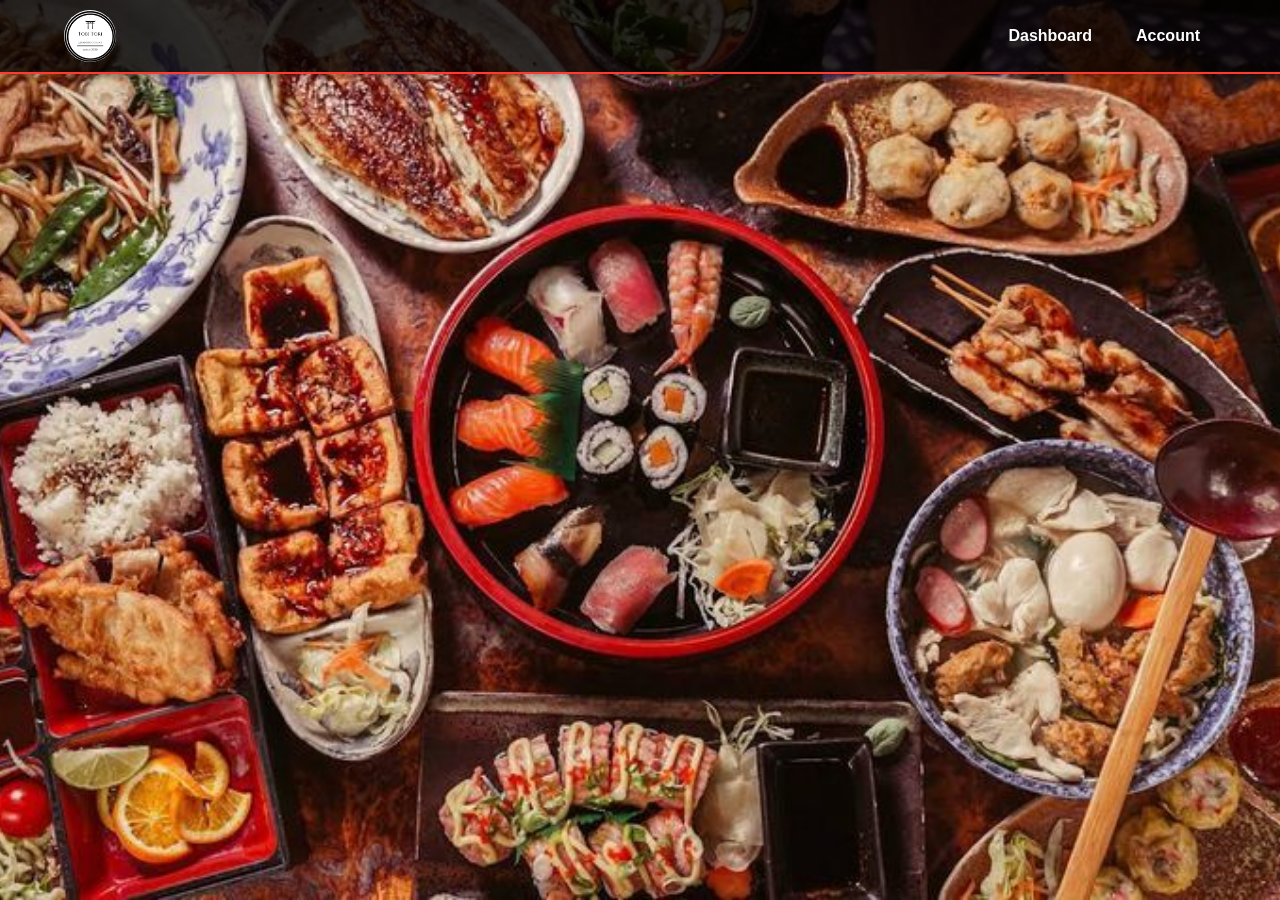
==== index.html @ 16dc0f18 "added index, fixed navigations" ====
<!DOCTYPE html>
<html lang="en">
<head>
    <meta charset="UTF-8">
    <meta name="viewport" content="width=device-width, initial-scale=1.0">
    <link rel="stylesheet" href="index.css">
    <title>Home</title>
</head>
<body>
    <nav class="navbar">
        <div class="logo">
            <img src="/assets/tobi_tori_logo.jpg" alt="Tobi Tori Logo">
        </div>
        <ul class="nav-links">
            <li><a href="">Dashboard</a></li>
            <li><a href="">Account</a></li>
        </ul>
    </nav>
</body>
</html>
---- index.css ----
* {
    margin: 0;
    padding: 0;
    box-sizing: border-box;
}

body {
    font-family: Arial, sans-serif;
    background: url('/assets/Background_JPFood.jpg') center/cover no-repeat fixed;
    color: #ffffff;
    line-height: 1.6;
}

.home-container {
    max-width: 1200px;
    margin: 0 auto;
    padding: 20px;
}

.navbar {
    width: 100%;
    min-height: 72px;
    padding: 10px 5%;
    display: flex;
    align-items: center;
    justify-content: space-between;
    gap: 24px;
    background-color: rgba(0, 0, 0, 0.8);
    border-bottom: 2px solid #ff3b30;
    box-shadow: 0 2px 8px rgba(0, 0, 0, 0.35);
}

.logo {
    display: flex;
    align-items: center;
}

.logo img {
    display: block;
    width: 52px;
    height: 52px;
    border-radius: 50%;
    object-fit: cover;
}

.nav-links {
    display: flex;
    align-items: center;
    gap: 12px;
    margin: 0;
    padding: 0;
    list-style: none;
}

.nav-links a {
    display: inline-block;
    padding: 10px 16px;
    color: #ffffff;
    border-radius: 6px;
    font-weight: 600;
    text-decoration: none;
    transition: background-color 0.2s ease, color 0.2s ease;
}

.nav-links a:hover,
.nav-links a:focus-visible {
    color: #ffffff;
    background-color: #ff3b30;
    outline: none;
}

@media (max-width: 480px) {
    .navbar {
        padding: 10px 20px;
    }

    .nav-links {
        gap: 2px;
    }

    .nav-links a {
        padding: 9px 10px;
        font-size: 0.9rem;
    }
}
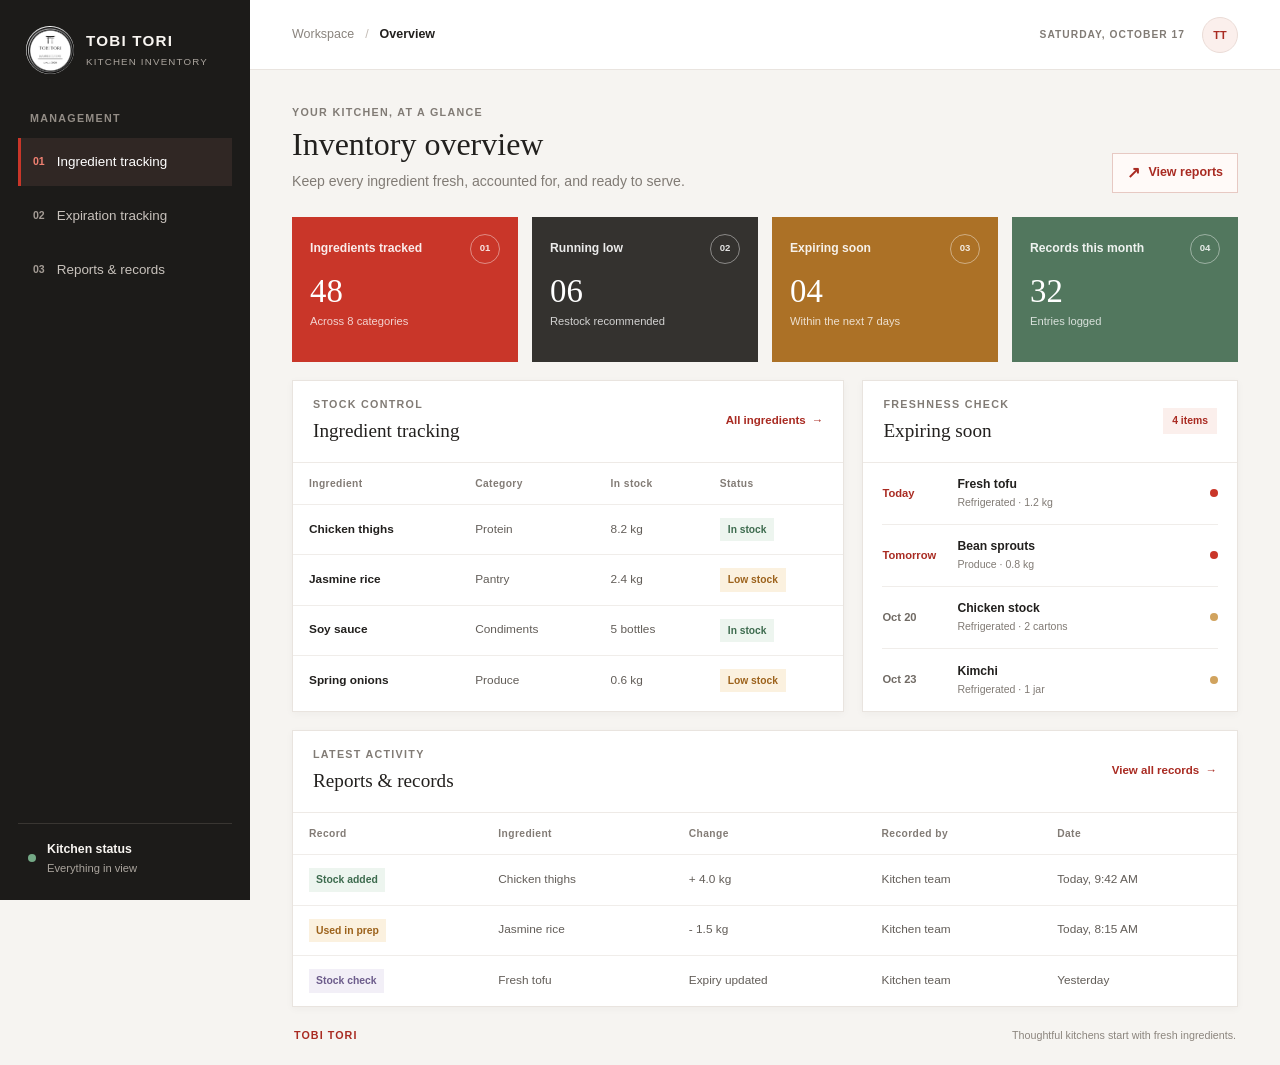
==== commit 6504c9de: "First iteration for design and layout" ====
--- a/index.html
+++ b/index.html
@@ -4,17 +4,133 @@
     <meta charset="UTF-8">
     <meta name="viewport" content="width=device-width, initial-scale=1.0">
     <link rel="stylesheet" href="index.css">
-    <title>Home</title>
+    <title>Tobi Tori | Kitchen Inventory</title>
 </head>
 <body>
-    <nav class="navbar">
-        <div class="logo">
-            <img src="/assets/tobi_tori_logo.jpg" alt="Tobi Tori Logo">
+    <div class="app-shell">
+        <!-- Persistent navigation for the three inventory management areas. -->
+        <aside class="sidebar" aria-label="Inventory navigation">
+            <a class="brand" href="#top" aria-label="Tobi Tori home">
+                <img src="assets/tobi_tori_logo.jpg" alt="Tobi Tori">
+                <span class="brand-copy"><strong>TOBI TORI</strong><small>KITCHEN INVENTORY</small></span>
+            </a>
+            <p class="nav-caption">MANAGEMENT</p>
+            <nav>
+                <ul class="nav-links">
+                    <li><a class="active" href="#ingredients"><span class="nav-mark">01</span>Ingredient tracking</a></li>
+                    <li><a href="#expiration"><span class="nav-mark">02</span>Expiration tracking</a></li>
+                    <li><a href="#records"><span class="nav-mark">03</span>Reports &amp; records</a></li>
+                </ul>
+            </nav>
+            <div class="sidebar-note">
+                <span class="status-dot"></span>
+                <span><strong>Kitchen status</strong><small>Everything in view</small></span>
+            </div>
+        </aside>
+
+        <!-- Main workspace holds the utility bar and all dashboard content. -->
+        <div class="workspace" id="top">
+            <!-- Workspace context and account shortcut. -->
+            <header class="topbar">
+                <div class="breadcrumb"><span>Workspace</span><span class="crumb-divider">/</span><strong>Overview</strong></div>
+                <div class="topbar-right">
+                    <span class="today-label">SATURDAY, OCTOBER 17</span>
+                    <button class="profile-button" type="button" aria-label="Account">TT</button>
+                </div>
+            </header>
+
+            <main class="main-content">
+                <!-- Page title and shortcut to the records section. -->
+                <section class="page-heading">
+                    <div>
+                        <p class="eyebrow">YOUR KITCHEN, AT A GLANCE</p>
+                        <h1>Inventory overview</h1>
+                        <p class="intro">Keep every ingredient fresh, accounted for, and ready to serve.</p>
+                    </div>
+                    <a class="report-link" href="#records"><span aria-hidden="true">↗</span> View reports</a>
+                </section>
+
+                <!-- High-level counts summarize current stock and activity. -->
+                <section class="metric-grid" aria-label="Inventory summary">
+                    <article class="metric-card metric-red">
+                        <div class="metric-top"><span>Ingredients tracked</span><span class="metric-icon">01</span></div>
+                        <strong>48</strong>
+                        <small>Across 8 categories</small>
+                    </article>
+                    <article class="metric-card metric-dark">
+                        <div class="metric-top"><span>Running low</span><span class="metric-icon">02</span></div>
+                        <strong>06</strong>
+                        <small>Restock recommended</small>
+                    </article>
+                    <article class="metric-card metric-amber">
+                        <div class="metric-top"><span>Expiring soon</span><span class="metric-icon">03</span></div>
+                        <strong>04</strong>
+                        <small>Within the next 7 days</small>
+                    </article>
+                    <article class="metric-card metric-green">
+                        <div class="metric-top"><span>Records this month</span><span class="metric-icon">04</span></div>
+                        <strong>32</strong>
+                        <small>Entries logged</small>
+                    </article>
+                </section>
+
+                <!-- Ingredient quantities and upcoming expiry dates. -->
+                <section class="content-grid">
+                    <!-- Current ingredient stock with low-stock indicators. -->
+                    <article class="panel ingredient-panel" id="ingredients">
+                        <div class="panel-heading">
+                            <div><p class="eyebrow">STOCK CONTROL</p><h2>Ingredient tracking</h2></div>
+                            <a href="#records" class="text-link">All ingredients <span aria-hidden="true">→</span></a>
+                        </div>
+                        <div class="table-wrap">
+                            <table>
+                                <thead><tr><th>Ingredient</th><th>Category</th><th>In stock</th><th>Status</th></tr></thead>
+                                <tbody>
+                                    <tr><td><span class="ingredient-name">Chicken thighs</span></td><td>Protein</td><td>8.2 kg</td><td><span class="badge badge-good">In stock</span></td></tr>
+                                    <tr><td><span class="ingredient-name">Jasmine rice</span></td><td>Pantry</td><td>2.4 kg</td><td><span class="badge badge-low">Low stock</span></td></tr>
+                                    <tr><td><span class="ingredient-name">Soy sauce</span></td><td>Condiments</td><td>5 bottles</td><td><span class="badge badge-good">In stock</span></td></tr>
+                                    <tr><td><span class="ingredient-name">Spring onions</span></td><td>Produce</td><td>0.6 kg</td><td><span class="badge badge-low">Low stock</span></td></tr>
+                                </tbody>
+                            </table>
+                        </div>
+                    </article>
+
+                    <!-- Ingredients ordered by their upcoming expiration dates. -->
+                    <article class="panel expiration-panel" id="expiration">
+                        <div class="panel-heading">
+                            <div><p class="eyebrow">FRESHNESS CHECK</p><h2>Expiring soon</h2></div>
+                            <span class="count-pill">4 items</span>
+                        </div>
+                        <ul class="expiration-list">
+                            <li><span class="expiry-date urgent">Today</span><span class="expiry-item"><strong>Fresh tofu</strong><small>Refrigerated · 1.2 kg</small></span><span class="expiry-dot urgent-dot"></span></li>
+                            <li><span class="expiry-date urgent">Tomorrow</span><span class="expiry-item"><strong>Bean sprouts</strong><small>Produce · 0.8 kg</small></span><span class="expiry-dot urgent-dot"></span></li>
+                            <li><span class="expiry-date">Oct 20</span><span class="expiry-item"><strong>Chicken stock</strong><small>Refrigerated · 2 cartons</small></span><span class="expiry-dot"></span></li>
+                            <li><span class="expiry-date">Oct 23</span><span class="expiry-item"><strong>Kimchi</strong><small>Refrigerated · 1 jar</small></span><span class="expiry-dot"></span></li>
+                        </ul>
+                    </article>
+                </section>
+
+                <!-- Recent inventory changes provide a quick activity record. -->
+                <section class="panel records-panel" id="records">
+                    <div class="panel-heading">
+                        <div><p class="eyebrow">LATEST ACTIVITY</p><h2>Reports &amp; records</h2></div>
+                        <a href="#records" class="text-link">View all records <span aria-hidden="true">→</span></a>
+                    </div>
+                    <div class="table-wrap">
+                        <table>
+                            <thead><tr><th>Record</th><th>Ingredient</th><th>Change</th><th>Recorded by</th><th>Date</th></tr></thead>
+                            <tbody>
+                                <tr><td><span class="record-type record-in">Stock added</span></td><td>Chicken thighs</td><td>+ 4.0 kg</td><td>Kitchen team</td><td>Today, 9:42 AM</td></tr>
+                                <tr><td><span class="record-type record-out">Used in prep</span></td><td>Jasmine rice</td><td>- 1.5 kg</td><td>Kitchen team</td><td>Today, 8:15 AM</td></tr>
+                                <tr><td><span class="record-type record-check">Stock check</span></td><td>Fresh tofu</td><td>Expiry updated</td><td>Kitchen team</td><td>Yesterday</td></tr>
+                            </tbody>
+                        </table>
+                    </div>
+                </section>
+                <!-- Small brand footer closes the dashboard workspace. -->
+                <footer class="page-footer"><span>TOBI TORI</span><span>Thoughtful kitchens start with fresh ingredients.</span></footer>
+            </main>
         </div>
-        <ul class="nav-links">
-            <li><a href="">Dashboard</a></li>
-            <li><a href="">Account</a></li>
-        </ul>
-    </nav>
+    </div>
 </body>
 </html>
--- a/index.css
+++ b/index.css
@@ -1,85 +1,731 @@
+/* Shared palette tokens keep the dashboard colors consistent. */
+:root {
+    color-scheme: light;
+    --ink: #22201e;
+    --muted: #817b75;
+    --line: #e9e4df;
+    --paper: #ffffff;
+    --canvas: #f6f4f1;
+    --tomato: #c93629;
+    --tomato-dark: #a92b22;
+    --green: #47745c;
+    --amber: #ae701f;
+    --sidebar: #1c1b19;
+}
+
+/* Global sizing and page defaults. */
 * {
+    box-sizing: border-box;
+}
+
+html {
+    scroll-behavior: smooth;
+}
+
+body {
     margin: 0;
-    padding: 0;
-    box-sizing: border-box;
-}
-
-body {
-    font-family: Arial, sans-serif;
-    background: url('/assets/Background_JPFood.jpg') center/cover no-repeat fixed;
-    color: #ffffff;
-    line-height: 1.6;
-}
-
-.home-container {
-    max-width: 1200px;
-    margin: 0 auto;
-    padding: 20px;
-}
-
-.navbar {
-    width: 100%;
-    min-height: 72px;
-    padding: 10px 5%;
-    display: flex;
-    align-items: center;
-    justify-content: space-between;
-    gap: 24px;
-    background-color: rgba(0, 0, 0, 0.8);
-    border-bottom: 2px solid #ff3b30;
-    box-shadow: 0 2px 8px rgba(0, 0, 0, 0.35);
-}
-
-.logo {
-    display: flex;
-    align-items: center;
-}
-
-.logo img {
-    display: block;
-    width: 52px;
-    height: 52px;
+    min-width: 320px;
+    min-height: 100vh;
+    color: var(--ink);
+    background: var(--canvas);
+    font-family: "Trebuchet MS", Arial, sans-serif;
+    line-height: 1.5;
+}
+
+a {
+    color: inherit;
+}
+
+.app-shell {
+    min-height: 100vh;
+}
+
+/* Fixed desktop rail with links to the inventory sections. */
+.sidebar {
+    position: fixed;
+    inset: 0 auto 0 0;
+    z-index: 2;
+    display: flex;
+    width: 250px;
+    flex-direction: column;
+    padding: 26px 18px 20px;
+    color: #f8f5f1;
+    background: var(--sidebar);
+}
+
+.brand {
+    display: flex;
+    align-items: center;
+    gap: 12px;
+    padding: 0 8px 28px;
+    text-decoration: none;
+}
+
+.brand img {
+    width: 48px;
+    height: 48px;
+    flex: 0 0 48px;
     border-radius: 50%;
     object-fit: cover;
+    background: white;
+}
+
+.brand-copy,
+.sidebar-note > span:last-child {
+    display: grid;
+    gap: 2px;
+}
+
+.brand-copy strong {
+    font-size: 0.95rem;
+    letter-spacing: 0.08em;
+}
+
+.brand-copy small {
+    color: #aaa49d;
+    font-size: 0.61rem;
+    letter-spacing: 0.12em;
+}
+
+.nav-caption,
+.eyebrow {
+    margin: 0;
+    color: var(--muted);
+    font-size: 0.67rem;
+    font-weight: 700;
+    letter-spacing: 0.12em;
+}
+
+.nav-caption {
+    padding: 8px 12px 12px;
+    color: #938d86;
 }
 
 .nav-links {
-    display: flex;
-    align-items: center;
-    gap: 12px;
+    display: grid;
+    gap: 6px;
     margin: 0;
     padding: 0;
     list-style: none;
 }
 
 .nav-links a {
-    display: inline-block;
-    padding: 10px 16px;
+    display: flex;
+    min-height: 48px;
+    align-items: center;
+    gap: 12px;
+    padding: 10px 12px;
+    border-left: 3px solid transparent;
+    color: #c8c2bc;
+    font-size: 0.84rem;
+    text-decoration: none;
+    transition: color 160ms ease, background-color 160ms ease;
+}
+
+.nav-links a:hover,
+.nav-links a:focus-visible,
+.nav-links a.active {
+    border-left-color: var(--tomato);
     color: #ffffff;
-    border-radius: 6px;
+    background: #302724;
+    outline: none;
+}
+
+.nav-mark {
+    color: #a39b94;
+    font-size: 0.66rem;
+    font-weight: 700;
+    font-variant-numeric: tabular-nums;
+}
+
+.nav-links a.active .nav-mark {
+    color: #f18172;
+}
+
+.sidebar-note {
+    display: flex;
+    align-items: center;
+    gap: 11px;
+    margin-top: auto;
+    padding: 16px 10px 3px;
+    border-top: 1px solid #393632;
+}
+
+.status-dot,
+.expiry-dot {
+    width: 8px;
+    height: 8px;
+    flex: 0 0 8px;
+    border-radius: 50%;
+    background: #74a986;
+}
+
+.sidebar-note strong {
+    font-size: 0.77rem;
     font-weight: 600;
+}
+
+.sidebar-note small {
+    color: #aaa49d;
+    font-size: 0.7rem;
+}
+
+/* Workspace frame and top utility bar with account control. */
+.workspace {
+    min-height: 100vh;
+    margin-left: 250px;
+}
+
+.topbar {
+    position: sticky;
+    top: 0;
+    z-index: 1;
+    display: flex;
+    height: 70px;
+    align-items: center;
+    justify-content: space-between;
+    padding: 0 42px;
+    border-bottom: 1px solid var(--line);
+    background: rgba(255, 255, 255, 0.96);
+}
+
+.breadcrumb,
+.topbar-right {
+    display: flex;
+    align-items: center;
+}
+
+.breadcrumb {
+    gap: 11px;
+    color: #8a847e;
+    font-size: 0.78rem;
+}
+
+.breadcrumb strong {
+    color: var(--ink);
+    font-weight: 600;
+}
+
+.crumb-divider {
+    color: #c4bdb6;
+}
+
+.topbar-right {
+    gap: 17px;
+}
+
+.today-label {
+    color: var(--muted);
+    font-size: 0.64rem;
+    font-weight: 700;
+    letter-spacing: 0.1em;
+}
+
+.profile-button {
+    width: 36px;
+    height: 36px;
+    border: 1px solid #eadbd6;
+    border-radius: 50%;
+    color: var(--tomato-dark);
+    background: #fbefec;
+    font-size: 0.68rem;
+    font-weight: 700;
+    cursor: pointer;
+}
+
+/* Main dashboard spacing, title, and report shortcut. */
+.main-content {
+    width: min(100%, 1500px);
+    margin: 0 auto;
+    padding: 34px 42px 22px;
+}
+
+.page-heading {
+    display: flex;
+    align-items: flex-end;
+    justify-content: space-between;
+    gap: 20px;
+    margin-bottom: 24px;
+    animation: rise-in 420ms ease both;
+}
+
+.page-heading h1,
+.panel-heading h2 {
+    margin: 5px 0 0;
+    font-family: Georgia, "Times New Roman", serif;
+    font-weight: 500;
+}
+
+.page-heading h1 {
+    font-size: 2rem;
+    line-height: 1.2;
+}
+
+.intro {
+    margin: 8px 0 0;
+    color: var(--muted);
+    font-size: 0.88rem;
+}
+
+.report-link,
+.text-link {
+    color: var(--tomato-dark);
+    font-size: 0.78rem;
+    font-weight: 700;
     text-decoration: none;
-    transition: background-color 0.2s ease, color 0.2s ease;
-}
-
-.nav-links a:hover,
-.nav-links a:focus-visible {
+    white-space: nowrap;
+}
+
+.report-link {
+    display: inline-flex;
+    min-height: 40px;
+    align-items: center;
+    gap: 8px;
+    padding: 0 14px;
+    border: 1px solid #e7c9c3;
+    background: #fffaf8;
+}
+
+.report-link span {
+    font-size: 1rem;
+}
+
+.report-link:hover,
+.text-link:hover {
+    color: #7d201a;
+}
+
+/* Summary tiles highlight stock, expiry, and record counts. */
+.metric-grid {
+    display: grid;
+    grid-template-columns: repeat(4, minmax(0, 1fr));
+    gap: 14px;
+    margin-bottom: 18px;
+}
+
+.metric-card {
+    position: relative;
+    min-height: 145px;
+    overflow: hidden;
+    padding: 17px 18px;
     color: #ffffff;
-    background-color: #ff3b30;
-    outline: none;
-}
-
-@media (max-width: 480px) {
-    .navbar {
-        padding: 10px 20px;
+    animation: rise-in 460ms ease both;
+}
+
+.metric-card:nth-child(2) { animation-delay: 45ms; }
+.metric-card:nth-child(3) { animation-delay: 90ms; }
+.metric-card:nth-child(4) { animation-delay: 135ms; }
+
+.metric-red { background: var(--tomato); }
+.metric-dark { background: #34322f; }
+.metric-amber { background: #ac7126; }
+.metric-green { background: #52775e; }
+
+.metric-top {
+    display: flex;
+    align-items: center;
+    justify-content: space-between;
+    gap: 8px;
+    color: rgba(255, 255, 255, 0.9);
+    font-size: 0.76rem;
+    font-weight: 600;
+}
+
+.metric-icon {
+    display: grid;
+    width: 30px;
+    height: 30px;
+    flex: 0 0 30px;
+    place-items: center;
+    border: 1px solid rgba(255, 255, 255, 0.42);
+    border-radius: 50%;
+    color: rgba(255, 255, 255, 0.85);
+    font-size: 0.6rem;
+}
+
+.metric-card > strong {
+    display: block;
+    margin-top: 9px;
+    font-family: Georgia, "Times New Roman", serif;
+    font-size: 2.05rem;
+    font-weight: 500;
+    line-height: 1.1;
+}
+
+.metric-card > small {
+    display: block;
+    margin-top: 4px;
+    color: rgba(255, 255, 255, 0.78);
+    font-size: 0.7rem;
+}
+
+/* White panels organize the ingredient and expiry views. */
+.content-grid {
+    display: grid;
+    grid-template-columns: minmax(0, 1.25fr) minmax(310px, 0.85fr);
+    gap: 18px;
+    align-items: stretch;
+}
+
+.panel {
+    min-width: 0;
+    border: 1px solid #e9e4df;
+    background: var(--paper);
+    box-shadow: 0 2px 8px rgba(41, 32, 25, 0.035);
+    scroll-margin-top: 88px;
+}
+
+.panel-heading {
+    display: flex;
+    min-height: 82px;
+    align-items: center;
+    justify-content: space-between;
+    gap: 16px;
+    padding: 15px 20px;
+    border-bottom: 1px solid #eeeae6;
+}
+
+.panel-heading h2 {
+    font-size: 1.2rem;
+}
+
+.text-link {
+    font-size: 0.72rem;
+}
+
+.text-link span {
+    margin-left: 3px;
+}
+
+/* Inventory table formatting and horizontally scrollable overflow. */
+.table-wrap {
+    width: 100%;
+    overflow-x: auto;
+}
+
+table {
+    width: 100%;
+    border-collapse: collapse;
+    text-align: left;
+    white-space: nowrap;
+}
+
+th,
+td {
+    padding: 13px 16px;
+    border-bottom: 1px solid #f0edea;
+    font-size: 0.74rem;
+}
+
+th {
+    color: #827b75;
+    font-size: 0.64rem;
+    font-weight: 700;
+    letter-spacing: 0.04em;
+}
+
+td {
+    color: #625d58;
+}
+
+tbody tr:last-child td {
+    border-bottom: 0;
+}
+
+.ingredient-name {
+    color: var(--ink);
+    font-weight: 700;
+}
+
+/* Stock and record labels communicate status at a glance. */
+.badge,
+.record-type,
+/* Expiry count and item-by-item freshness list. */
+.count-pill {
+    display: inline-flex;
+    align-items: center;
+    white-space: nowrap;
+}
+
+.badge {
+    padding: 4px 8px;
+    font-size: 0.64rem;
+    font-weight: 700;
+}
+
+.badge-good {
+    color: #3d6b4e;
+    background: #edf5ef;
+}
+
+.badge-low {
+    color: #9c621b;
+    background: #fbf1df;
+}
+
+.count-pill {
+    padding: 5px 9px;
+    color: var(--tomato-dark);
+    background: #fbefec;
+    font-size: 0.65rem;
+    font-weight: 700;
+}
+
+.expiration-list {
+    margin: 0;
+    padding: 0 19px;
+    list-style: none;
+}
+
+.expiration-list li {
+    display: grid;
+    min-height: 62px;
+    grid-template-columns: 63px minmax(0, 1fr) 8px;
+    align-items: center;
+    gap: 12px;
+    border-bottom: 1px solid #f0edea;
+}
+
+.expiration-list li:last-child {
+    border-bottom: 0;
+}
+
+.expiry-date {
+    color: #716b65;
+    font-size: 0.7rem;
+    font-weight: 700;
+}
+
+.expiry-date.urgent {
+    color: var(--tomato-dark);
+}
+
+.expiry-item {
+    display: grid;
+    gap: 2px;
+}
+
+.expiry-item strong {
+    color: var(--ink);
+    font-size: 0.76rem;
+}
+
+.expiry-item small {
+    color: var(--muted);
+    font-size: 0.66rem;
+}
+
+.expiry-dot {
+    background: #d1a35e;
+}
+
+.urgent-dot {
+    background: var(--tomato);
+}
+
+/* Recent activity table and dashboard footer. */
+.records-panel {
+    margin-top: 18px;
+}
+
+.record-type {
+    padding: 4px 7px;
+    font-size: 0.65rem;
+    font-weight: 700;
+}
+
+.record-in {
+    color: #3d6b4e;
+    background: #edf5ef;
+}
+
+.record-out {
+    color: #9c621b;
+    background: #fbf1df;
+}
+
+.record-check {
+    color: #6c5c8b;
+    background: #f2eff7;
+}
+
+.page-footer {
+    display: flex;
+    justify-content: space-between;
+    gap: 16px;
+    padding: 20px 2px 0;
+    color: #8c857e;
+    font-size: 0.67rem;
+}
+
+.page-footer span:first-child {
+    color: var(--tomato-dark);
+    font-weight: 700;
+    letter-spacing: 0.1em;
+}
+
+/* Subtle entrance motion for key dashboard content. */
+@keyframes rise-in {
+    from { opacity: 0; transform: translateY(8px); }
+    to { opacity: 1; transform: translateY(0); }
+}
+
+/* Tablet layout: narrower rail, two-column metrics, stacked panels. */
+@media (max-width: 1100px) {
+    .sidebar { width: 220px; }
+    .workspace { margin-left: 220px; }
+    .main-content { padding-right: 26px; padding-left: 26px; }
+    .topbar { padding: 0 26px; }
+    .metric-grid { grid-template-columns: repeat(2, minmax(0, 1fr)); }
+    .content-grid { grid-template-columns: minmax(0, 1fr); }
+}
+
+/* Mobile layout: convert the sidebar into a horizontal navigation bar. */
+@media (max-width: 680px) {
+    .sidebar {
+        position: relative;
+        inset: auto;
+        width: 100%;
+        padding: 14px 16px 12px;
+    }
+
+    .brand {
+        padding: 0 2px 12px;
+    }
+
+    .brand img {
+        width: 40px;
+        height: 40px;
+        flex-basis: 40px;
+    }
+
+    .nav-caption,
+    .sidebar-note {
+        display: none;
     }
 
     .nav-links {
-        gap: 2px;
+        display: flex;
+        gap: 5px;
+        overflow-x: auto;
+    }
+
+    .nav-links li {
+        flex: 1 0 auto;
     }
 
     .nav-links a {
-        padding: 9px 10px;
-        font-size: 0.9rem;
+        min-height: 40px;
+        gap: 7px;
+        padding: 8px 9px;
+        border-left: 0;
+        border-bottom: 2px solid transparent;
+        font-size: 0.72rem;
+    }
+
+    .nav-links a:hover,
+    .nav-links a:focus-visible,
+    .nav-links a.active {
+        border-left: 0;
+        border-bottom-color: var(--tomato);
+    }
+
+    .workspace {
+        margin-left: 0;
+    }
+
+    .topbar {
+        position: static;
+        height: 56px;
+        padding: 0 18px;
+    }
+
+    .today-label {
+        display: none;
+    }
+
+    .main-content {
+        padding: 25px 16px 18px;
+    }
+
+    .page-heading {
+        align-items: flex-start;
+        margin-bottom: 20px;
+    }
+
+    .page-heading h1 {
+        font-size: 1.65rem;
+    }
+
+    .intro {
+        max-width: 350px;
+        font-size: 0.8rem;
+    }
+
+    .report-link {
+        min-height: 36px;
+        padding: 0 10px;
+        font-size: 0.7rem;
+    }
+
+    .metric-grid {
+        gap: 10px;
+    }
+
+    .metric-card {
+        min-height: 132px;
+        padding: 14px;
+    }
+
+    .metric-card > strong {
+        font-size: 1.8rem;
+    }
+
+    .metric-top {
+        align-items: flex-start;
+        font-size: 0.7rem;
+    }
+
+    .content-grid {
+        gap: 12px;
+    }
+
+    .panel-heading {
+        min-height: 72px;
+        padding: 13px 14px;
+    }
+
+    .panel-heading h2 {
+        font-size: 1.05rem;
+    }
+
+    .records-panel {
+        margin-top: 12px;
+    }
+
+    .page-footer {
+        flex-direction: column;
+        gap: 5px;
+    }
+}
+
+/* Small phones: tighten spacing while keeping metric cards readable. */
+@media (max-width: 420px) {
+    .main-content { padding-right: 12px; padding-left: 12px; }
+    .metric-grid { grid-template-columns: repeat(2, minmax(0, 1fr)); }
+    .metric-card { padding: 12px; }
+    .metric-icon { display: none; }
+    .page-heading { gap: 10px; }
+    .report-link { flex: 0 0 auto; }
+    .nav-links a { font-size: 0.68rem; }
+}
+
+/* Respect system settings that request reduced motion. */
+@media (prefers-reduced-motion: reduce) {
+    *, *::before, *::after {
+        scroll-behavior: auto !important;
+        animation-duration: 0.01ms !important;
+        animation-iteration-count: 1 !important;
+        transition-duration: 0.01ms !important;
     }
 }
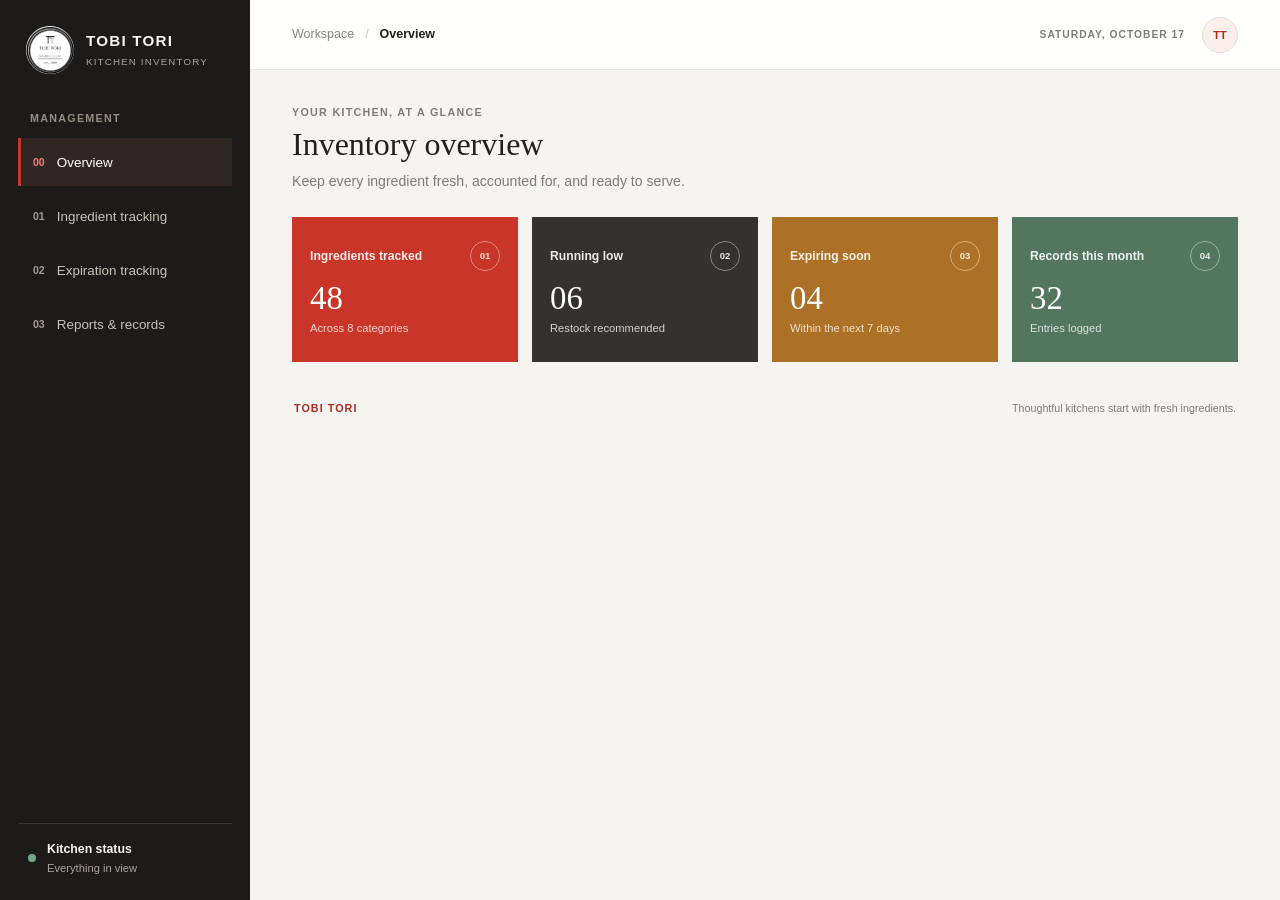
==== commit cec88e51: "added dark mode, animations, overview containers clickable" ====
--- a/index.html
+++ b/index.html
@@ -4,22 +4,25 @@
     <meta charset="UTF-8">
     <meta name="viewport" content="width=device-width, initial-scale=1.0">
     <link rel="stylesheet" href="index.css">
+    <script src="index.js" defer></script>
     <title>Tobi Tori | Kitchen Inventory</title>
 </head>
 <body>
     <div class="app-shell">
         <!-- Persistent navigation for the three inventory management areas. -->
         <aside class="sidebar" aria-label="Inventory navigation">
-            <a class="brand" href="#top" aria-label="Tobi Tori home">
+            <a class="brand" id="brand-home" href="#panel-overview" aria-label="Tobi Tori home">
                 <img src="assets/tobi_tori_logo.jpg" alt="Tobi Tori">
                 <span class="brand-copy"><strong>TOBI TORI</strong><small>KITCHEN INVENTORY</small></span>
             </a>
             <p class="nav-caption">MANAGEMENT</p>
-            <nav>
+            <!-- Tab controls switch the main workspace between inventory views. -->
+            <nav aria-label="Inventory sections">
                 <ul class="nav-links">
-                    <li><a class="active" href="#ingredients"><span class="nav-mark">01</span>Ingredient tracking</a></li>
-                    <li><a href="#expiration"><span class="nav-mark">02</span>Expiration tracking</a></li>
-                    <li><a href="#records"><span class="nav-mark">03</span>Reports &amp; records</a></li>
+                    <li><button class="active" id="tab-overview" data-label="Overview" type="button" role="tab" aria-selected="true" aria-controls="panel-overview" tabindex="0"><span class="nav-mark">00</span>Overview</button></li>
+                    <li><button id="tab-ingredients" data-label="Ingredient tracking" type="button" role="tab" aria-selected="false" aria-controls="panel-ingredients" tabindex="-1"><span class="nav-mark">01</span>Ingredient tracking</button></li>
+                    <li><button id="tab-expiration" data-label="Expiration tracking" type="button" role="tab" aria-selected="false" aria-controls="panel-expiration" tabindex="-1"><span class="nav-mark">02</span>Expiration tracking</button></li>
+                    <li><button id="tab-records" data-label="Reports &amp; records" type="button" role="tab" aria-selected="false" aria-controls="panel-records" tabindex="-1"><span class="nav-mark">03</span>Reports &amp; records</button></li>
                 </ul>
             </nav>
             <div class="sidebar-note">
@@ -32,55 +35,63 @@
         <div class="workspace" id="top">
             <!-- Workspace context and account shortcut. -->
             <header class="topbar">
-                <div class="breadcrumb"><span>Workspace</span><span class="crumb-divider">/</span><strong>Overview</strong></div>
+                <div class="breadcrumb"><span>Workspace</span><span class="crumb-divider">/</span><strong id="current-view-label">Overview</strong></div>
                 <div class="topbar-right">
                     <span class="today-label">SATURDAY, OCTOBER 17</span>
-                    <button class="profile-button" type="button" aria-label="Account">TT</button>
+                    <div class="account-menu">
+                        <button class="profile-button" type="button" aria-label="Account" aria-expanded="false" aria-controls="account-menu-panel">TT</button>
+                        <div class="account-menu-panel" id="account-menu-panel" hidden>
+                            <button class="theme-toggle" id="theme-toggle" type="button" role="switch" aria-checked="false" aria-label="Dark mode">
+                                <span class="theme-toggle-label">Dark mode</span>
+                                <span class="theme-toggle-track" aria-hidden="true"><span class="theme-toggle-thumb"></span></span>
+                            </button>
+                            <a href="html/login.html">Log out</a>
+                        </div>
+                    </div>
                 </div>
             </header>
 
             <main class="main-content">
-                <!-- Page title and shortcut to the records section. -->
-                <section class="page-heading">
-                    <div>
-                        <p class="eyebrow">YOUR KITCHEN, AT A GLANCE</p>
-                        <h1>Inventory overview</h1>
-                        <p class="intro">Keep every ingredient fresh, accounted for, and ready to serve.</p>
+                <!-- Each tab panel is shown independently by the tab controls. -->
+                <section class="tab-panel overview-panel" id="panel-overview" role="tabpanel" aria-labelledby="tab-overview" tabindex="0">
+                    <!-- Page title and high-level counts summarize kitchen activity. -->
+                    <div class="page-heading">
+                        <div>
+                            <p class="eyebrow">YOUR KITCHEN, AT A GLANCE</p>
+                            <h1>Inventory overview</h1>
+                            <p class="intro">Keep every ingredient fresh, accounted for, and ready to serve.</p>
+                        </div>
                     </div>
-                    <a class="report-link" href="#records"><span aria-hidden="true">↗</span> View reports</a>
+                    <section class="metric-grid" aria-label="Inventory summary">
+                        <button class="metric-card metric-red" type="button" data-tab-target="tab-ingredients">
+                            <div class="metric-top"><span>Ingredients tracked</span><span class="metric-icon">01</span></div>
+                            <strong>48</strong>
+                            <small>Across 8 categories</small>
+                        </button>
+                        <button class="metric-card metric-dark" type="button" data-tab-target="tab-ingredients">
+                            <div class="metric-top"><span>Running low</span><span class="metric-icon">02</span></div>
+                            <strong>06</strong>
+                            <small>Restock recommended</small>
+                        </button>
+                        <button class="metric-card metric-amber" type="button" data-tab-target="tab-expiration">
+                            <div class="metric-top"><span>Expiring soon</span><span class="metric-icon">03</span></div>
+                            <strong>04</strong>
+                            <small>Within the next 7 days</small>
+                        </button>
+                        <button class="metric-card metric-green" type="button" data-tab-target="tab-records">
+                            <div class="metric-top"><span>Records this month</span><span class="metric-icon">04</span></div>
+                            <strong>32</strong>
+                            <small>Entries logged</small>
+                        </button>
+                    </section>
                 </section>
 
-                <!-- High-level counts summarize current stock and activity. -->
-                <section class="metric-grid" aria-label="Inventory summary">
-                    <article class="metric-card metric-red">
-                        <div class="metric-top"><span>Ingredients tracked</span><span class="metric-icon">01</span></div>
-                        <strong>48</strong>
-                        <small>Across 8 categories</small>
-                    </article>
-                    <article class="metric-card metric-dark">
-                        <div class="metric-top"><span>Running low</span><span class="metric-icon">02</span></div>
-                        <strong>06</strong>
-                        <small>Restock recommended</small>
-                    </article>
-                    <article class="metric-card metric-amber">
-                        <div class="metric-top"><span>Expiring soon</span><span class="metric-icon">03</span></div>
-                        <strong>04</strong>
-                        <small>Within the next 7 days</small>
-                    </article>
-                    <article class="metric-card metric-green">
-                        <div class="metric-top"><span>Records this month</span><span class="metric-icon">04</span></div>
-                        <strong>32</strong>
-                        <small>Entries logged</small>
-                    </article>
-                </section>
-
-                <!-- Ingredient quantities and upcoming expiry dates. -->
-                <section class="content-grid">
-                    <!-- Current ingredient stock with low-stock indicators. -->
-                    <article class="panel ingredient-panel" id="ingredients">
+                <!-- Current ingredient quantities and low-stock indicators. -->
+                <section class="tab-panel" id="panel-ingredients" role="tabpanel" aria-labelledby="tab-ingredients" tabindex="0" hidden>
+                    <article class="panel ingredient-panel">
                         <div class="panel-heading">
-                            <div><p class="eyebrow">STOCK CONTROL</p><h2>Ingredient tracking</h2></div>
-                            <a href="#records" class="text-link">All ingredients <span aria-hidden="true">→</span></a>
+                            <div><p class="eyebrow">STOCK CONTROL</p><h1>Ingredient tracking</h1></div>
+                            <span class="count-pill">48 ingredients</span>
                         </div>
                         <div class="table-wrap">
                             <table>
@@ -94,12 +105,14 @@
                             </table>
                         </div>
                     </article>
+                </section>
 
-                    <!-- Ingredients ordered by their upcoming expiration dates. -->
-                    <article class="panel expiration-panel" id="expiration">
+                <!-- Items ordered by upcoming expiration date and urgency. -->
+                <section class="tab-panel" id="panel-expiration" role="tabpanel" aria-labelledby="tab-expiration" tabindex="0" hidden>
+                    <article class="panel expiration-panel">
                         <div class="panel-heading">
-                            <div><p class="eyebrow">FRESHNESS CHECK</p><h2>Expiring soon</h2></div>
-                            <span class="count-pill">4 items</span>
+                            <div><p class="eyebrow">FRESHNESS CHECK</p><h1>Expiration tracking</h1></div>
+                            <span class="count-pill">4 items due soon</span>
                         </div>
                         <ul class="expiration-list">
                             <li><span class="expiry-date urgent">Today</span><span class="expiry-item"><strong>Fresh tofu</strong><small>Refrigerated · 1.2 kg</small></span><span class="expiry-dot urgent-dot"></span></li>
@@ -110,22 +123,24 @@
                     </article>
                 </section>
 
-                <!-- Recent inventory changes provide a quick activity record. -->
-                <section class="panel records-panel" id="records">
-                    <div class="panel-heading">
-                        <div><p class="eyebrow">LATEST ACTIVITY</p><h2>Reports &amp; records</h2></div>
-                        <a href="#records" class="text-link">View all records <span aria-hidden="true">→</span></a>
-                    </div>
-                    <div class="table-wrap">
-                        <table>
-                            <thead><tr><th>Record</th><th>Ingredient</th><th>Change</th><th>Recorded by</th><th>Date</th></tr></thead>
-                            <tbody>
-                                <tr><td><span class="record-type record-in">Stock added</span></td><td>Chicken thighs</td><td>+ 4.0 kg</td><td>Kitchen team</td><td>Today, 9:42 AM</td></tr>
-                                <tr><td><span class="record-type record-out">Used in prep</span></td><td>Jasmine rice</td><td>- 1.5 kg</td><td>Kitchen team</td><td>Today, 8:15 AM</td></tr>
-                                <tr><td><span class="record-type record-check">Stock check</span></td><td>Fresh tofu</td><td>Expiry updated</td><td>Kitchen team</td><td>Yesterday</td></tr>
-                            </tbody>
-                        </table>
-                    </div>
+                <!-- Recent inventory changes form the reports and records view. -->
+                <section class="tab-panel" id="panel-records" role="tabpanel" aria-labelledby="tab-records" tabindex="0" hidden>
+                    <article class="panel records-panel">
+                        <div class="panel-heading">
+                            <div><p class="eyebrow">LATEST ACTIVITY</p><h1>Reports &amp; records</h1></div>
+                            <span class="count-pill">32 records this month</span>
+                        </div>
+                        <div class="table-wrap">
+                            <table>
+                                <thead><tr><th>Record</th><th>Ingredient</th><th>Change</th><th>Recorded by</th><th>Date</th></tr></thead>
+                                <tbody>
+                                    <tr><td><span class="record-type record-in">Stock added</span></td><td>Chicken thighs</td><td>+ 4.0 kg</td><td>Kitchen team</td><td>Today, 9:42 AM</td></tr>
+                                    <tr><td><span class="record-type record-out">Used in prep</span></td><td>Jasmine rice</td><td>- 1.5 kg</td><td>Kitchen team</td><td>Today, 8:15 AM</td></tr>
+                                    <tr><td><span class="record-type record-check">Stock check</span></td><td>Fresh tofu</td><td>Expiry updated</td><td>Kitchen team</td><td>Yesterday</td></tr>
+                                </tbody>
+                            </table>
+                        </div>
+                    </article>
                 </section>
                 <!-- Small brand footer closes the dashboard workspace. -->
                 <footer class="page-footer"><span>TOBI TORI</span><span>Thoughtful kitchens start with fresh ingredients.</span></footer>
--- a/index.css
+++ b/index.css
@@ -11,6 +11,23 @@
     --green: #47745c;
     --amber: #ae701f;
     --sidebar: #1c1b19;
+    --topbar-bg: rgba(255, 255, 255, 0.96);
+    --panel-border: #e9e4df;
+    --panel-rule: #eeeae6;
+    --table-rule: #f0edea;
+    --body-copy: #625d58;
+    --table-copy: #827b75;
+    --date-copy: #716b65;
+    --accent-wash: #fbefec;
+    --accent-border: #eadbd6;
+    --report-bg: #fffaf8;
+    --report-border: #e7c9c3;
+    --success-bg: #edf5ef;
+    --success-text: #3d6b4e;
+    --warning-bg: #fbf1df;
+    --warning-text: #9c621b;
+    --notice-bg: #f2eff7;
+    --notice-text: #6c5c8b;
 }
 
 /* Global sizing and page defaults. */
@@ -109,28 +126,40 @@
     list-style: none;
 }
 
-.nav-links a {
-    display: flex;
+.nav-links button {
+    display: flex;
+    width: 100%;
     min-height: 48px;
     align-items: center;
     gap: 12px;
     padding: 10px 12px;
     border-left: 3px solid transparent;
+    border-top: 0;
+    border-right: 0;
+    border-bottom: 0;
     color: #c8c2bc;
+    background: transparent;
+    font-family: inherit;
     font-size: 0.84rem;
-    text-decoration: none;
+    text-align: left;
+    cursor: pointer;
     transition: color 160ms ease, background-color 160ms ease;
 }
 
-.nav-links a:hover,
-.nav-links a:focus-visible,
-.nav-links a.active {
+.nav-links button:hover,
+.nav-links button:focus-visible,
+.nav-links button.active {
     border-left-color: var(--tomato);
     color: #ffffff;
     background: #302724;
     outline: none;
 }
 
+.nav-links button:focus-visible {
+    outline: 2px solid #f18172;
+    outline-offset: -4px;
+}
+
 .nav-mark {
     color: #a39b94;
     font-size: 0.66rem;
@@ -138,7 +167,7 @@
     font-variant-numeric: tabular-nums;
 }
 
-.nav-links a.active .nav-mark {
+.nav-links button.active .nav-mark {
     color: #f18172;
 }
 
@@ -186,7 +215,7 @@
     justify-content: space-between;
     padding: 0 42px;
     border-bottom: 1px solid var(--line);
-    background: rgba(255, 255, 255, 0.96);
+    background: var(--topbar-bg);
 }
 
 .breadcrumb,
@@ -214,6 +243,56 @@
     gap: 17px;
 }
 
+.theme-toggle {
+    display: inline-flex;
+    align-items: center;
+    gap: 7px;
+    padding: 5px 0;
+    border: 0;
+    color: var(--muted);
+    background: transparent;
+    font-family: inherit;
+    font-size: 0.67rem;
+    white-space: nowrap;
+    cursor: pointer;
+}
+
+.theme-toggle-track {
+    display: flex;
+    width: 32px;
+    height: 18px;
+    align-items: center;
+    padding: 2px;
+    border-radius: 20px;
+    background: #aaa39b;
+    transition: background-color 160ms ease;
+}
+
+.theme-toggle-thumb {
+    width: 14px;
+    height: 14px;
+    border-radius: 50%;
+    background: #ffffff;
+    transition: transform 160ms ease;
+}
+
+.theme-toggle[aria-checked="true"] .theme-toggle-track {
+    background: var(--tomato);
+}
+
+.theme-toggle[aria-checked="true"] .theme-toggle-thumb {
+    transform: translateX(14px);
+}
+
+.theme-toggle:focus-visible {
+    outline: 2px solid var(--tomato);
+    outline-offset: 4px;
+}
+
+.account-menu {
+    position: relative;
+}
+
 .today-label {
     color: var(--muted);
     font-size: 0.64rem;
@@ -224,13 +303,51 @@
 .profile-button {
     width: 36px;
     height: 36px;
-    border: 1px solid #eadbd6;
+    border: 1px solid var(--accent-border);
     border-radius: 50%;
     color: var(--tomato-dark);
-    background: #fbefec;
+    background: var(--accent-wash);
     font-size: 0.68rem;
     font-weight: 700;
     cursor: pointer;
+}
+
+.account-menu-panel {
+    position: absolute;
+    top: calc(100% + 9px);
+    right: 0;
+    z-index: 3;
+    min-width: 165px;
+    padding: 5px;
+    border: 1px solid var(--line);
+    background: var(--paper);
+    box-shadow: 0 8px 22px rgba(34, 32, 30, 0.14);
+    transform-origin: top right;
+    animation: menu-pop 180ms ease both;
+}
+
+.account-menu-panel a {
+    display: block;
+    padding: 9px 11px;
+    color: var(--ink);
+    font-size: 0.78rem;
+    text-decoration: none;
+}
+
+.account-menu-panel .theme-toggle {
+    width: 100%;
+    justify-content: space-between;
+    padding: 9px 11px;
+    color: var(--ink);
+    font-size: 0.78rem;
+    text-align: left;
+}
+
+.account-menu-panel a:hover,
+.account-menu-panel a:focus-visible {
+    color: var(--tomato-dark);
+    background: var(--accent-wash);
+    outline: none;
 }
 
 /* Main dashboard spacing, title, and report shortcut. */
@@ -240,6 +357,10 @@
     padding: 34px 42px 22px;
 }
 
+.tab-panel:not([hidden]) {
+    animation: rise-in 420ms ease both;
+}
+
 .page-heading {
     display: flex;
     align-items: flex-end;
@@ -250,7 +371,7 @@
 }
 
 .page-heading h1,
-.panel-heading h2 {
+.panel-heading h1 {
     margin: 5px 0 0;
     font-family: Georgia, "Times New Roman", serif;
     font-weight: 500;
@@ -282,8 +403,8 @@
     align-items: center;
     gap: 8px;
     padding: 0 14px;
-    border: 1px solid #e7c9c3;
-    background: #fffaf8;
+    border: 1px solid var(--report-border);
+    background: var(--report-bg);
 }
 
 .report-link span {
@@ -305,11 +426,33 @@
 
 .metric-card {
     position: relative;
+    display: block;
+    width: 100%;
     min-height: 145px;
     overflow: hidden;
     padding: 17px 18px;
+    border: 0;
     color: #ffffff;
+    font: inherit;
+    text-align: left;
+    cursor: pointer;
     animation: rise-in 460ms ease both;
+    transition: translate 160ms ease, box-shadow 160ms ease;
+}
+
+.metric-card:hover,
+.metric-card:focus-visible {
+    translate: 0 -4px;
+    box-shadow: 0 10px 20px rgba(0, 0, 0, 0.18);
+}
+
+.metric-card:focus-visible {
+    outline: 3px solid #ffffff;
+    outline-offset: 3px;
+}
+
+.metric-card:active {
+    translate: 0 -1px;
 }
 
 .metric-card:nth-child(2) { animation-delay: 45ms; }
@@ -359,17 +502,10 @@
     font-size: 0.7rem;
 }
 
-/* White panels organize the ingredient and expiry views. */
-.content-grid {
-    display: grid;
-    grid-template-columns: minmax(0, 1.25fr) minmax(310px, 0.85fr);
-    gap: 18px;
-    align-items: stretch;
-}
-
+/* Shared surface and heading styles for each independently displayed tab. */
 .panel {
     min-width: 0;
-    border: 1px solid #e9e4df;
+    border: 1px solid var(--panel-border);
     background: var(--paper);
     box-shadow: 0 2px 8px rgba(41, 32, 25, 0.035);
     scroll-margin-top: 88px;
@@ -382,10 +518,10 @@
     justify-content: space-between;
     gap: 16px;
     padding: 15px 20px;
-    border-bottom: 1px solid #eeeae6;
-}
-
-.panel-heading h2 {
+    border-bottom: 1px solid var(--panel-rule);
+}
+
+.panel-heading h1 {
     font-size: 1.2rem;
 }
 
@@ -413,19 +549,19 @@
 th,
 td {
     padding: 13px 16px;
-    border-bottom: 1px solid #f0edea;
+    border-bottom: 1px solid var(--table-rule);
     font-size: 0.74rem;
 }
 
 th {
-    color: #827b75;
+    color: var(--table-copy);
     font-size: 0.64rem;
     font-weight: 700;
     letter-spacing: 0.04em;
 }
 
 td {
-    color: #625d58;
+    color: var(--body-copy);
 }
 
 tbody tr:last-child td {
@@ -437,10 +573,9 @@
     font-weight: 700;
 }
 
-/* Stock and record labels communicate status at a glance. */
+/* Shared inline layout for stock badges, record types, and item counts. */
 .badge,
 .record-type,
-/* Expiry count and item-by-item freshness list. */
 .count-pill {
     display: inline-flex;
     align-items: center;
@@ -454,23 +589,24 @@
 }
 
 .badge-good {
-    color: #3d6b4e;
-    background: #edf5ef;
+    color: var(--success-text);
+    background: var(--success-bg);
 }
 
 .badge-low {
-    color: #9c621b;
-    background: #fbf1df;
+    color: var(--warning-text);
+    background: var(--warning-bg);
 }
 
 .count-pill {
     padding: 5px 9px;
     color: var(--tomato-dark);
-    background: #fbefec;
+    background: var(--accent-wash);
     font-size: 0.65rem;
     font-weight: 700;
 }
 
+/* Expiration items are ordered by date and marked by urgency. */
 .expiration-list {
     margin: 0;
     padding: 0 19px;
@@ -483,7 +619,7 @@
     grid-template-columns: 63px minmax(0, 1fr) 8px;
     align-items: center;
     gap: 12px;
-    border-bottom: 1px solid #f0edea;
+    border-bottom: 1px solid var(--table-rule);
 }
 
 .expiration-list li:last-child {
@@ -491,7 +627,7 @@
 }
 
 .expiry-date {
-    color: #716b65;
+    color: var(--date-copy);
     font-size: 0.7rem;
     font-weight: 700;
 }
@@ -524,10 +660,6 @@
 }
 
 /* Recent activity table and dashboard footer. */
-.records-panel {
-    margin-top: 18px;
-}
-
 .record-type {
     padding: 4px 7px;
     font-size: 0.65rem;
@@ -535,18 +667,18 @@
 }
 
 .record-in {
-    color: #3d6b4e;
-    background: #edf5ef;
+    color: var(--success-text);
+    background: var(--success-bg);
 }
 
 .record-out {
-    color: #9c621b;
-    background: #fbf1df;
+    color: var(--warning-text);
+    background: var(--warning-bg);
 }
 
 .record-check {
-    color: #6c5c8b;
-    background: #f2eff7;
+    color: var(--notice-text);
+    background: var(--notice-bg);
 }
 
 .page-footer {
@@ -554,7 +686,7 @@
     justify-content: space-between;
     gap: 16px;
     padding: 20px 2px 0;
-    color: #8c857e;
+    color: var(--muted);
     font-size: 0.67rem;
 }
 
@@ -568,6 +700,11 @@
 @keyframes rise-in {
     from { opacity: 0; transform: translateY(8px); }
     to { opacity: 1; transform: translateY(0); }
+}
+
+@keyframes menu-pop {
+    from { opacity: 0; transform: translateY(-5px) scale(0.98); }
+    to { opacity: 1; transform: translateY(0) scale(1); }
 }
 
 /* Tablet layout: narrower rail, two-column metrics, stacked panels. */
@@ -577,7 +714,6 @@
     .main-content { padding-right: 26px; padding-left: 26px; }
     .topbar { padding: 0 26px; }
     .metric-grid { grid-template-columns: repeat(2, minmax(0, 1fr)); }
-    .content-grid { grid-template-columns: minmax(0, 1fr); }
 }
 
 /* Mobile layout: convert the sidebar into a horizontal navigation bar. */
@@ -614,7 +750,7 @@
         flex: 1 0 auto;
     }
 
-    .nav-links a {
+    .nav-links button {
         min-height: 40px;
         gap: 7px;
         padding: 8px 9px;
@@ -623,9 +759,9 @@
         font-size: 0.72rem;
     }
 
-    .nav-links a:hover,
-    .nav-links a:focus-visible,
-    .nav-links a.active {
+    .nav-links button:hover,
+    .nav-links button:focus-visible,
+    .nav-links button.active {
         border-left: 0;
         border-bottom-color: var(--tomato);
     }
@@ -686,21 +822,13 @@
         font-size: 0.7rem;
     }
 
-    .content-grid {
-        gap: 12px;
-    }
-
     .panel-heading {
         min-height: 72px;
         padding: 13px 14px;
     }
 
-    .panel-heading h2 {
+    .panel-heading h1 {
         font-size: 1.05rem;
-    }
-
-    .records-panel {
-        margin-top: 12px;
     }
 
     .page-footer {
@@ -717,7 +845,7 @@
     .metric-icon { display: none; }
     .page-heading { gap: 10px; }
     .report-link { flex: 0 0 auto; }
-    .nav-links a { font-size: 0.68rem; }
+    .nav-links button { font-size: 0.68rem; }
 }
 
 /* Respect system settings that request reduced motion. */
@@ -728,4 +856,34 @@
         animation-iteration-count: 1 !important;
         transition-duration: 0.01ms !important;
     }
+}
+
+/* Dark palette overrides preserve the existing brand and status cues. */
+body[data-theme="dark"] {
+    color-scheme: dark;
+    --ink: #f1ede7;
+    --muted: #aaa39b;
+    --line: #45413c;
+    --paper: #292724;
+    --canvas: #201f1d;
+    --tomato: #df5145;
+    --tomato-dark: #f08479;
+    --sidebar: #181715;
+    --topbar-bg: rgba(41, 39, 36, 0.97);
+    --panel-border: #45413c;
+    --panel-rule: #3b3834;
+    --table-rule: #3b3834;
+    --body-copy: #c4bdb5;
+    --table-copy: #a9a198;
+    --date-copy: #b8b0a7;
+    --accent-wash: #442a27;
+    --accent-border: #68403a;
+    --report-bg: #302522;
+    --report-border: #63433d;
+    --success-bg: #26372a;
+    --success-text: #a8d2b2;
+    --warning-bg: #47361f;
+    --warning-text: #f0c781;
+    --notice-bg: #352f43;
+    --notice-text: #d1c3ed;
 }
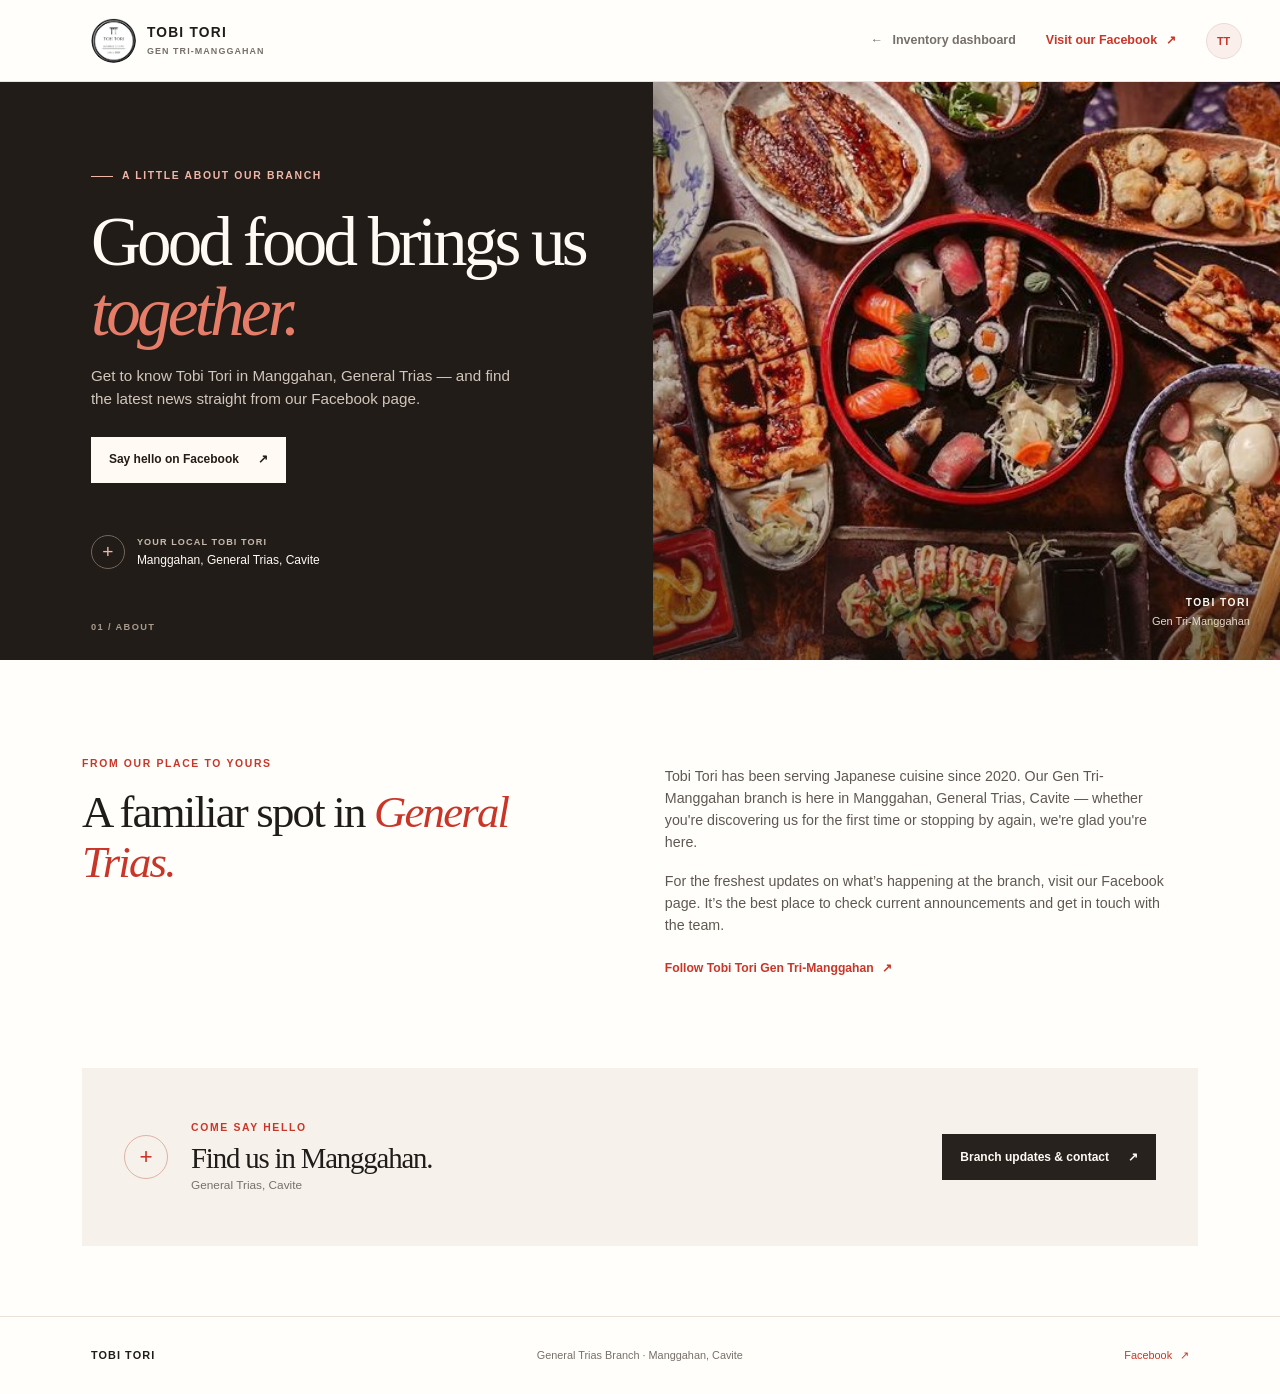
==== commit 4ee8797c: "added about us, schema, fixed some labels" ====
--- a/index.html
+++ b/index.html
@@ -3,149 +3,77 @@
 <head>
     <meta charset="UTF-8">
     <meta name="viewport" content="width=device-width, initial-scale=1.0">
+    <meta name="description" content="Meet Tobi Tori General Trias Branch, located in Manggahan, Cavite. Find the latest updates on Facebook.">
+    <title>About Us | Tobi Tori Gen Tri-Manggahan</title>
+    <link rel="icon" type="image/jpeg" href="/assets/tobi_tori_icon.jpg">
     <link rel="stylesheet" href="index.css">
-    <script src="index.js" defer></script>
-    <title>Tobi Tori | Kitchen Inventory</title>
+    <script src="/js/about.js" defer></script>
 </head>
 <body>
-    <div class="app-shell">
-        <!-- Persistent navigation for the three inventory management areas. -->
-        <aside class="sidebar" aria-label="Inventory navigation">
-            <a class="brand" id="brand-home" href="#panel-overview" aria-label="Tobi Tori home">
-                <img src="assets/tobi_tori_logo.jpg" alt="Tobi Tori">
-                <span class="brand-copy"><strong>TOBI TORI</strong><small>KITCHEN INVENTORY</small></span>
-            </a>
-            <p class="nav-caption">MANAGEMENT</p>
-            <!-- Tab controls switch the main workspace between inventory views. -->
-            <nav aria-label="Inventory sections">
-                <ul class="nav-links">
-                    <li><button class="active" id="tab-overview" data-label="Overview" type="button" role="tab" aria-selected="true" aria-controls="panel-overview" tabindex="0"><span class="nav-mark">00</span>Overview</button></li>
-                    <li><button id="tab-ingredients" data-label="Ingredient tracking" type="button" role="tab" aria-selected="false" aria-controls="panel-ingredients" tabindex="-1"><span class="nav-mark">01</span>Ingredient tracking</button></li>
-                    <li><button id="tab-expiration" data-label="Expiration tracking" type="button" role="tab" aria-selected="false" aria-controls="panel-expiration" tabindex="-1"><span class="nav-mark">02</span>Expiration tracking</button></li>
-                    <li><button id="tab-records" data-label="Reports &amp; records" type="button" role="tab" aria-selected="false" aria-controls="panel-records" tabindex="-1"><span class="nav-mark">03</span>Reports &amp; records</button></li>
-                </ul>
-            </nav>
-            <div class="sidebar-note">
-                <span class="status-dot"></span>
-                <span><strong>Kitchen status</strong><small>Everything in view</small></span>
+    <header class="site-header">
+        <a class="brand" href="/index.html" aria-label="Tobi Tori dashboard">
+            <img src="/assets/tobi_tori_logo.jpg" alt="">
+            <span>TOBI TORI<small>GEN TRI-MANGGAHAN</small></span>
+        </a>
+        <nav class="header-nav" aria-label="Main navigation">
+            <a class="back-link" href="/html/dashboard.html"><span aria-hidden="true">&larr;</span> Inventory dashboard</a>
+            <a class="header-social" href="https://www.facebook.com/tobitorimanggahan/" target="_blank" rel="noopener noreferrer">Visit our Facebook <span aria-hidden="true">&nearr;</span></a>
+            <div class="account-menu">
+                <button class="profile-button" type="button" aria-label="Account" aria-expanded="false" aria-controls="account-menu-panel">TT</button>
+                <div class="account-menu-panel" id="account-menu-panel" hidden>
+                    <button class="theme-toggle" id="theme-toggle" type="button" role="switch" aria-checked="false" aria-label="Dark mode">
+                        <span>Dark mode</span>
+                        <span class="theme-toggle-track" aria-hidden="true"><span class="theme-toggle-thumb"></span></span>
+                    </button>
+                    <a href="/html/login.html">Log out</a>
+                </div>
             </div>
-        </aside>
+        </nav>
+    </header>
 
-        <!-- Main workspace holds the utility bar and all dashboard content. -->
-        <div class="workspace" id="top">
-            <!-- Workspace context and account shortcut. -->
-            <header class="topbar">
-                <div class="breadcrumb"><span>Workspace</span><span class="crumb-divider">/</span><strong id="current-view-label">Overview</strong></div>
-                <div class="topbar-right">
-                    <span class="today-label">SATURDAY, OCTOBER 17</span>
-                    <div class="account-menu">
-                        <button class="profile-button" type="button" aria-label="Account" aria-expanded="false" aria-controls="account-menu-panel">TT</button>
-                        <div class="account-menu-panel" id="account-menu-panel" hidden>
-                            <button class="theme-toggle" id="theme-toggle" type="button" role="switch" aria-checked="false" aria-label="Dark mode">
-                                <span class="theme-toggle-label">Dark mode</span>
-                                <span class="theme-toggle-track" aria-hidden="true"><span class="theme-toggle-thumb"></span></span>
-                            </button>
-                            <a href="html/login.html">Log out</a>
-                        </div>
-                    </div>
-                </div>
-            </header>
+    <main>
+        <section class="hero" aria-labelledby="hero-title">
+            <div class="hero-copy">
+                <p class="eyebrow"><span></span> A LITTLE ABOUT OUR BRANCH</p>
+                <h1 id="hero-title">Good food brings us <em>together.</em></h1>
+                <p class="hero-intro">Get to know Tobi Tori in Manggahan, General Trias — and find the latest news straight from our Facebook page.</p>
+                <a class="button button-light" href="https://www.facebook.com/tobitorimanggahan/" target="_blank" rel="noopener noreferrer">Say hello on Facebook <span aria-hidden="true">&nearr;</span></a>
+                <div class="hero-address"><span class="pin" aria-hidden="true">+</span><span><strong>YOUR LOCAL TOBI TORI</strong><small>Manggahan, General Trias, Cavite</small></span></div>
+            </div>
+            <div class="hero-photo">
+                <img src="assets/Background_JPFood.jpg" alt="A spread of Japanese-inspired dishes on a table">
+                <span class="photo-note"><span>TOBI TORI</span><small>Gen Tri-Manggahan</small></span>
+            </div>
+            <span class="hero-index" aria-hidden="true">01 / ABOUT</span>
+        </section>
 
-            <main class="main-content">
-                <!-- Each tab panel is shown independently by the tab controls. -->
-                <section class="tab-panel overview-panel" id="panel-overview" role="tabpanel" aria-labelledby="tab-overview" tabindex="0">
-                    <!-- Page title and high-level counts summarize kitchen activity. -->
-                    <div class="page-heading">
-                        <div>
-                            <p class="eyebrow">YOUR KITCHEN, AT A GLANCE</p>
-                            <h1>Inventory overview</h1>
-                            <p class="intro">Keep every ingredient fresh, accounted for, and ready to serve.</p>
-                        </div>
-                    </div>
-                    <section class="metric-grid" aria-label="Inventory summary">
-                        <button class="metric-card metric-red" type="button" data-tab-target="tab-ingredients">
-                            <div class="metric-top"><span>Ingredients tracked</span><span class="metric-icon">01</span></div>
-                            <strong>48</strong>
-                            <small>Across 8 categories</small>
-                        </button>
-                        <button class="metric-card metric-dark" type="button" data-tab-target="tab-ingredients">
-                            <div class="metric-top"><span>Running low</span><span class="metric-icon">02</span></div>
-                            <strong>06</strong>
-                            <small>Restock recommended</small>
-                        </button>
-                        <button class="metric-card metric-amber" type="button" data-tab-target="tab-expiration">
-                            <div class="metric-top"><span>Expiring soon</span><span class="metric-icon">03</span></div>
-                            <strong>04</strong>
-                            <small>Within the next 7 days</small>
-                        </button>
-                        <button class="metric-card metric-green" type="button" data-tab-target="tab-records">
-                            <div class="metric-top"><span>Records this month</span><span class="metric-icon">04</span></div>
-                            <strong>32</strong>
-                            <small>Entries logged</small>
-                        </button>
-                    </section>
-                </section>
+        <section class="story" aria-labelledby="story-title">
+            <div class="story-heading">
+                <p class="eyebrow">FROM OUR PLACE TO YOURS</p>
+                <h2 id="story-title">A familiar spot in <em>General Trias.</em></h2>
+            </div>
+            <div class="story-copy">
+                <p>Tobi Tori has been serving Japanese cuisine since 2020. Our Gen Tri-Manggahan branch is here in Manggahan, General Trias, Cavite — whether you're discovering us for the first time or stopping by again, we're glad you're here.</p>
+                <p>For the freshest updates on what’s happening at the branch, visit our Facebook page. It’s the best place to check current announcements and get in touch with the team.</p>
+                <a class="text-link" href="https://www.facebook.com/tobitorimanggahan/" target="_blank" rel="noopener noreferrer">Follow Tobi Tori Gen Tri-Manggahan <span aria-hidden="true">&nearr;</span></a>
+            </div>
+        </section>
 
-                <!-- Current ingredient quantities and low-stock indicators. -->
-                <section class="tab-panel" id="panel-ingredients" role="tabpanel" aria-labelledby="tab-ingredients" tabindex="0" hidden>
-                    <article class="panel ingredient-panel">
-                        <div class="panel-heading">
-                            <div><p class="eyebrow">STOCK CONTROL</p><h1>Ingredient tracking</h1></div>
-                            <span class="count-pill">48 ingredients</span>
-                        </div>
-                        <div class="table-wrap">
-                            <table>
-                                <thead><tr><th>Ingredient</th><th>Category</th><th>In stock</th><th>Status</th></tr></thead>
-                                <tbody>
-                                    <tr><td><span class="ingredient-name">Chicken thighs</span></td><td>Protein</td><td>8.2 kg</td><td><span class="badge badge-good">In stock</span></td></tr>
-                                    <tr><td><span class="ingredient-name">Jasmine rice</span></td><td>Pantry</td><td>2.4 kg</td><td><span class="badge badge-low">Low stock</span></td></tr>
-                                    <tr><td><span class="ingredient-name">Soy sauce</span></td><td>Condiments</td><td>5 bottles</td><td><span class="badge badge-good">In stock</span></td></tr>
-                                    <tr><td><span class="ingredient-name">Spring onions</span></td><td>Produce</td><td>0.6 kg</td><td><span class="badge badge-low">Low stock</span></td></tr>
-                                </tbody>
-                            </table>
-                        </div>
-                    </article>
-                </section>
+        <section class="visit-card" aria-labelledby="visit-title">
+            <div class="visit-mark" aria-hidden="true">+</div>
+            <div>
+                <p class="eyebrow">COME SAY HELLO</p>
+                <h2 id="visit-title">Find us in Manggahan.</h2>
+                <p>General Trias, Cavite</p>
+            </div>
+            <a class="button button-dark" href="https://www.facebook.com/tobitorimanggahan/" target="_blank" rel="noopener noreferrer">Branch updates &amp; contact <span aria-hidden="true">&nearr;</span></a>
+        </section>
+    </main>
 
-                <!-- Items ordered by upcoming expiration date and urgency. -->
-                <section class="tab-panel" id="panel-expiration" role="tabpanel" aria-labelledby="tab-expiration" tabindex="0" hidden>
-                    <article class="panel expiration-panel">
-                        <div class="panel-heading">
-                            <div><p class="eyebrow">FRESHNESS CHECK</p><h1>Expiration tracking</h1></div>
-                            <span class="count-pill">4 items due soon</span>
-                        </div>
-                        <ul class="expiration-list">
-                            <li><span class="expiry-date urgent">Today</span><span class="expiry-item"><strong>Fresh tofu</strong><small>Refrigerated · 1.2 kg</small></span><span class="expiry-dot urgent-dot"></span></li>
-                            <li><span class="expiry-date urgent">Tomorrow</span><span class="expiry-item"><strong>Bean sprouts</strong><small>Produce · 0.8 kg</small></span><span class="expiry-dot urgent-dot"></span></li>
-                            <li><span class="expiry-date">Oct 20</span><span class="expiry-item"><strong>Chicken stock</strong><small>Refrigerated · 2 cartons</small></span><span class="expiry-dot"></span></li>
-                            <li><span class="expiry-date">Oct 23</span><span class="expiry-item"><strong>Kimchi</strong><small>Refrigerated · 1 jar</small></span><span class="expiry-dot"></span></li>
-                        </ul>
-                    </article>
-                </section>
-
-                <!-- Recent inventory changes form the reports and records view. -->
-                <section class="tab-panel" id="panel-records" role="tabpanel" aria-labelledby="tab-records" tabindex="0" hidden>
-                    <article class="panel records-panel">
-                        <div class="panel-heading">
-                            <div><p class="eyebrow">LATEST ACTIVITY</p><h1>Reports &amp; records</h1></div>
-                            <span class="count-pill">32 records this month</span>
-                        </div>
-                        <div class="table-wrap">
-                            <table>
-                                <thead><tr><th>Record</th><th>Ingredient</th><th>Change</th><th>Recorded by</th><th>Date</th></tr></thead>
-                                <tbody>
-                                    <tr><td><span class="record-type record-in">Stock added</span></td><td>Chicken thighs</td><td>+ 4.0 kg</td><td>Kitchen team</td><td>Today, 9:42 AM</td></tr>
-                                    <tr><td><span class="record-type record-out">Used in prep</span></td><td>Jasmine rice</td><td>- 1.5 kg</td><td>Kitchen team</td><td>Today, 8:15 AM</td></tr>
-                                    <tr><td><span class="record-type record-check">Stock check</span></td><td>Fresh tofu</td><td>Expiry updated</td><td>Kitchen team</td><td>Yesterday</td></tr>
-                                </tbody>
-                            </table>
-                        </div>
-                    </article>
-                </section>
-                <!-- Small brand footer closes the dashboard workspace. -->
-                <footer class="page-footer"><span>TOBI TORI</span><span>Thoughtful kitchens start with fresh ingredients.</span></footer>
-            </main>
-        </div>
-    </div>
+    <footer class="site-footer">
+        <a class="footer-brand" href="index.html">TOBI TORI</a>
+        <span>General Trias Branch · Manggahan, Cavite</span>
+        <a href="https://www.facebook.com/tobitorimanggahan/" target="_blank" rel="noopener noreferrer">Facebook <span aria-hidden="true">&nearr;</span></a>
+    </footer>
 </body>
 </html>
--- a/index.css
+++ b/index.css
@@ -1,259 +1,165 @@
-/* Shared palette tokens keep the dashboard colors consistent. */
 :root {
     color-scheme: light;
-    --ink: #22201e;
-    --muted: #817b75;
-    --line: #e9e4df;
-    --paper: #ffffff;
-    --canvas: #f6f4f1;
+    --ink: #201c19;
+    --muted: #77706a;
     --tomato: #c93629;
-    --tomato-dark: #a92b22;
-    --green: #47745c;
-    --amber: #ae701f;
-    --sidebar: #1c1b19;
-    --topbar-bg: rgba(255, 255, 255, 0.96);
-    --panel-border: #e9e4df;
-    --panel-rule: #eeeae6;
-    --table-rule: #f0edea;
-    --body-copy: #625d58;
-    --table-copy: #827b75;
-    --date-copy: #716b65;
-    --accent-wash: #fbefec;
-    --accent-border: #eadbd6;
-    --report-bg: #fffaf8;
-    --report-border: #e7c9c3;
-    --success-bg: #edf5ef;
-    --success-text: #3d6b4e;
-    --warning-bg: #fbf1df;
-    --warning-text: #9c621b;
-    --notice-bg: #f2eff7;
-    --notice-text: #6c5c8b;
-}
-
-/* Global sizing and page defaults. */
+    --paper: #fffefa;
+    --canvas: #f6f2eb;
+    --line: #e9e1d7;
+    --story-copy: #5f5852;
+    --menu-shadow: rgba(34, 32, 30, 0.14);
+}
+
 * {
     box-sizing: border-box;
 }
 
 html {
+    min-width: 320px;
     scroll-behavior: smooth;
 }
 
 body {
     margin: 0;
-    min-width: 320px;
-    min-height: 100vh;
     color: var(--ink);
-    background: var(--canvas);
+    background: var(--paper);
     font-family: "Trebuchet MS", Arial, sans-serif;
-    line-height: 1.5;
+    line-height: 1.55;
 }
 
 a {
     color: inherit;
 }
 
-.app-shell {
-    min-height: 100vh;
-}
-
-/* Fixed desktop rail with links to the inventory sections. */
-.sidebar {
-    position: fixed;
-    inset: 0 auto 0 0;
-    z-index: 2;
-    display: flex;
-    width: 250px;
-    flex-direction: column;
-    padding: 26px 18px 20px;
-    color: #f8f5f1;
-    background: var(--sidebar);
-}
-
-.brand {
+a:focus-visible {
+    outline: 3px solid #ed897d;
+    outline-offset: 4px;
+}
+
+.site-header,
+.header-nav,
+.brand,
+.site-footer {
     display: flex;
     align-items: center;
-    gap: 12px;
-    padding: 0 8px 28px;
+}
+
+.site-header {
+    min-height: 82px;
+    justify-content: space-between;
+    padding: 0 clamp(22px, 7.1vw, 108px) 0 clamp(22px, 7.1vw, 108px);
+    padding-right: clamp(22px, 3vw, 46px);
+    border-bottom: 1px solid var(--line);
+    background: var(--paper);
+}
+
+.brand {
+    gap: 11px;
     text-decoration: none;
 }
 
 .brand img {
-    width: 48px;
-    height: 48px;
-    flex: 0 0 48px;
+    width: 45px;
+    height: 45px;
     border-radius: 50%;
     object-fit: cover;
-    background: white;
-}
-
-.brand-copy,
-.sidebar-note > span:last-child {
+}
+
+.brand > span {
     display: grid;
-    gap: 2px;
-}
-
-.brand-copy strong {
-    font-size: 0.95rem;
-    letter-spacing: 0.08em;
-}
-
-.brand-copy small {
-    color: #aaa49d;
-    font-size: 0.61rem;
+    gap: 1px;
+    font-size: 0.86rem;
+    font-weight: 800;
+    letter-spacing: 0.09em;
+}
+
+.brand small {
+    color: var(--muted);
+    font-size: 0.56rem;
     letter-spacing: 0.12em;
 }
 
-.nav-caption,
-.eyebrow {
-    margin: 0;
+.header-nav {
+    position: relative;
+    gap: 30px;
+    font-size: 0.78rem;
+    font-weight: 700;
+}
+
+.header-nav a,
+.site-footer a {
+    text-decoration: none;
+}
+
+.back-link {
     color: var(--muted);
-    font-size: 0.67rem;
+}
+
+.back-link span {
+    margin-right: 6px;
+}
+
+.header-social,
+.text-link,
+.site-footer a:last-child {
+    color: var(--tomato);
+}
+
+.header-social span,
+.text-link span,
+.site-footer a:last-child span {
+    margin-left: 5px;
+}
+
+.account-menu {
+    position: relative;
+}
+
+.profile-button {
+    width: 36px;
+    height: 36px;
+    border: 1px solid #eadbd6;
+    border-radius: 50%;
+    color: var(--tomato);
+    background: #fbefec;
+    font-size: 0.68rem;
     font-weight: 700;
-    letter-spacing: 0.12em;
-}
-
-.nav-caption {
-    padding: 8px 12px 12px;
-    color: #938d86;
-}
-
-.nav-links {
-    display: grid;
-    gap: 6px;
-    margin: 0;
-    padding: 0;
-    list-style: none;
-}
-
-.nav-links button {
+    cursor: pointer;
+}
+
+.profile-button:focus-visible,
+.theme-toggle:focus-visible,
+.account-menu-panel a:focus-visible {
+    outline: 2px solid var(--tomato);
+    outline-offset: 3px;
+}
+
+.account-menu-panel {
+    position: absolute;
+    top: calc(100% + 9px);
+    right: 0;
+    z-index: 5;
+    min-width: 180px;
+    padding: 5px;
+    border: 1px solid var(--line);
+    background: var(--paper);
+    box-shadow: 0 8px 22px var(--menu-shadow);
+}
+
+.theme-toggle {
     display: flex;
     width: 100%;
-    min-height: 48px;
-    align-items: center;
-    gap: 12px;
-    padding: 10px 12px;
-    border-left: 3px solid transparent;
-    border-top: 0;
-    border-right: 0;
-    border-bottom: 0;
-    color: #c8c2bc;
-    background: transparent;
-    font-family: inherit;
-    font-size: 0.84rem;
-    text-align: left;
-    cursor: pointer;
-    transition: color 160ms ease, background-color 160ms ease;
-}
-
-.nav-links button:hover,
-.nav-links button:focus-visible,
-.nav-links button.active {
-    border-left-color: var(--tomato);
-    color: #ffffff;
-    background: #302724;
-    outline: none;
-}
-
-.nav-links button:focus-visible {
-    outline: 2px solid #f18172;
-    outline-offset: -4px;
-}
-
-.nav-mark {
-    color: #a39b94;
-    font-size: 0.66rem;
-    font-weight: 700;
-    font-variant-numeric: tabular-nums;
-}
-
-.nav-links button.active .nav-mark {
-    color: #f18172;
-}
-
-.sidebar-note {
-    display: flex;
-    align-items: center;
-    gap: 11px;
-    margin-top: auto;
-    padding: 16px 10px 3px;
-    border-top: 1px solid #393632;
-}
-
-.status-dot,
-.expiry-dot {
-    width: 8px;
-    height: 8px;
-    flex: 0 0 8px;
-    border-radius: 50%;
-    background: #74a986;
-}
-
-.sidebar-note strong {
-    font-size: 0.77rem;
-    font-weight: 600;
-}
-
-.sidebar-note small {
-    color: #aaa49d;
-    font-size: 0.7rem;
-}
-
-/* Workspace frame and top utility bar with account control. */
-.workspace {
-    min-height: 100vh;
-    margin-left: 250px;
-}
-
-.topbar {
-    position: sticky;
-    top: 0;
-    z-index: 1;
-    display: flex;
-    height: 70px;
+    min-height: 38px;
     align-items: center;
     justify-content: space-between;
-    padding: 0 42px;
-    border-bottom: 1px solid var(--line);
-    background: var(--topbar-bg);
-}
-
-.breadcrumb,
-.topbar-right {
-    display: flex;
-    align-items: center;
-}
-
-.breadcrumb {
-    gap: 11px;
-    color: #8a847e;
-    font-size: 0.78rem;
-}
-
-.breadcrumb strong {
+    gap: 12px;
+    padding: 8px 10px;
+    border: 0;
     color: var(--ink);
-    font-weight: 600;
-}
-
-.crumb-divider {
-    color: #c4bdb6;
-}
-
-.topbar-right {
-    gap: 17px;
-}
-
-.theme-toggle {
-    display: inline-flex;
-    align-items: center;
-    gap: 7px;
-    padding: 5px 0;
-    border: 0;
-    color: var(--muted);
     background: transparent;
-    font-family: inherit;
-    font-size: 0.67rem;
-    white-space: nowrap;
+    font: inherit;
+    font-size: 0.76rem;
+    text-align: left;
     cursor: pointer;
 }
 
@@ -261,6 +167,7 @@
     display: flex;
     width: 32px;
     height: 18px;
+    flex: 0 0 32px;
     align-items: center;
     padding: 2px;
     border-radius: 20px;
@@ -284,606 +191,494 @@
     transform: translateX(14px);
 }
 
-.theme-toggle:focus-visible {
-    outline: 2px solid var(--tomato);
-    outline-offset: 4px;
-}
-
-.account-menu {
+.account-menu-panel > a {
+    display: block;
+    padding: 9px 10px;
+    color: var(--ink);
+    font-size: 0.76rem;
+    font-weight: 400;
+    text-decoration: none;
+}
+
+.account-menu-panel > a:hover,
+.account-menu-panel > a:focus-visible,
+.theme-toggle:hover {
+    color: var(--tomato);
+    background: var(--canvas);
+}
+
+[hidden] {
+    display: none !important;
+}
+
+.hero {
     position: relative;
-}
-
-.today-label {
-    color: var(--muted);
-    font-size: 0.64rem;
-    font-weight: 700;
-    letter-spacing: 0.1em;
-}
-
-.profile-button {
-    width: 36px;
-    height: 36px;
-    border: 1px solid var(--accent-border);
-    border-radius: 50%;
-    color: var(--tomato-dark);
-    background: var(--accent-wash);
-    font-size: 0.68rem;
-    font-weight: 700;
-    cursor: pointer;
-}
-
-.account-menu-panel {
-    position: absolute;
-    top: calc(100% + 9px);
-    right: 0;
-    z-index: 3;
-    min-width: 165px;
-    padding: 5px;
-    border: 1px solid var(--line);
-    background: var(--paper);
-    box-shadow: 0 8px 22px rgba(34, 32, 30, 0.14);
-    transform-origin: top right;
-    animation: menu-pop 180ms ease both;
-}
-
-.account-menu-panel a {
-    display: block;
-    padding: 9px 11px;
-    color: var(--ink);
-    font-size: 0.78rem;
-    text-decoration: none;
-}
-
-.account-menu-panel .theme-toggle {
-    width: 100%;
-    justify-content: space-between;
-    padding: 9px 11px;
-    color: var(--ink);
-    font-size: 0.78rem;
-    text-align: left;
-}
-
-.account-menu-panel a:hover,
-.account-menu-panel a:focus-visible {
-    color: var(--tomato-dark);
-    background: var(--accent-wash);
-    outline: none;
-}
-
-/* Main dashboard spacing, title, and report shortcut. */
-.main-content {
-    width: min(100%, 1500px);
-    margin: 0 auto;
-    padding: 34px 42px 22px;
-}
-
-.tab-panel:not([hidden]) {
-    animation: rise-in 420ms ease both;
-}
-
-.page-heading {
+    display: grid;
+    min-height: 570px;
+    grid-template-columns: 1.02fr 0.98fr;
+    align-items: stretch;
+    overflow: hidden;
+    color: #fffaf3;
+    background: #211c18;
+}
+
+.hero-copy {
+    z-index: 1;
     display: flex;
-    align-items: flex-end;
-    justify-content: space-between;
-    gap: 20px;
-    margin-bottom: 24px;
-    animation: rise-in 420ms ease both;
-}
-
-.page-heading h1,
-.panel-heading h1 {
-    margin: 5px 0 0;
+    flex-direction: column;
+    align-items: flex-start;
+    justify-content: center;
+    padding: 78px 5vw 82px max(7.1vw, 30px);
+}
+
+.eyebrow {
+    margin: 0;
+    color: var(--tomato);
+    font-size: 0.65rem;
+    font-weight: 800;
+    letter-spacing: 0.16em;
+}
+
+.hero .eyebrow {
+    display: flex;
+    align-items: center;
+    gap: 9px;
+    color: #f0b6a8;
+}
+
+.hero .eyebrow span {
+    width: 22px;
+    height: 1px;
+    background: #f0b6a8;
+}
+
+h1,
+h2 {
     font-family: Georgia, "Times New Roman", serif;
-    font-weight: 500;
-}
-
-.page-heading h1 {
-    font-size: 2rem;
-    line-height: 1.2;
-}
-
-.intro {
-    margin: 8px 0 0;
-    color: var(--muted);
-    font-size: 0.88rem;
-}
-
-.report-link,
-.text-link {
-    color: var(--tomato-dark);
-    font-size: 0.78rem;
+    font-weight: 400;
+}
+
+.hero h1 {
+    max-width: 530px;
+    margin: 22px 0 16px;
+    font-size: clamp(3.1rem, 5.4vw, 5.3rem);
+    letter-spacing: -0.055em;
+    line-height: 1.02;
+}
+
+.hero h1 em,
+.story h2 em {
+    color: #e67d69;
+    font-weight: 400;
+}
+
+.hero-intro {
+    max-width: 420px;
+    margin: 0 0 26px;
+    color: #d1c6bb;
+    font-size: 0.95rem;
+}
+
+.button {
+    display: inline-flex;
+    min-height: 46px;
+    align-items: center;
+    justify-content: center;
+    gap: 19px;
+    padding: 0 18px;
+    font-size: 0.75rem;
     font-weight: 700;
     text-decoration: none;
-    white-space: nowrap;
-}
-
-.report-link {
-    display: inline-flex;
-    min-height: 40px;
-    align-items: center;
-    gap: 8px;
-    padding: 0 14px;
-    border: 1px solid var(--report-border);
-    background: var(--report-bg);
-}
-
-.report-link span {
-    font-size: 1rem;
-}
-
-.report-link:hover,
-.text-link:hover {
-    color: #7d201a;
-}
-
-/* Summary tiles highlight stock, expiry, and record counts. */
-.metric-grid {
-    display: grid;
-    grid-template-columns: repeat(4, minmax(0, 1fr));
-    gap: 14px;
-    margin-bottom: 18px;
-}
-
-.metric-card {
-    position: relative;
-    display: block;
-    width: 100%;
-    min-height: 145px;
-    overflow: hidden;
-    padding: 17px 18px;
-    border: 0;
-    color: #ffffff;
-    font: inherit;
-    text-align: left;
-    cursor: pointer;
-    animation: rise-in 460ms ease both;
-    transition: translate 160ms ease, box-shadow 160ms ease;
-}
-
-.metric-card:hover,
-.metric-card:focus-visible {
-    translate: 0 -4px;
-    box-shadow: 0 10px 20px rgba(0, 0, 0, 0.18);
-}
-
-.metric-card:focus-visible {
-    outline: 3px solid #ffffff;
-    outline-offset: 3px;
-}
-
-.metric-card:active {
-    translate: 0 -1px;
-}
-
-.metric-card:nth-child(2) { animation-delay: 45ms; }
-.metric-card:nth-child(3) { animation-delay: 90ms; }
-.metric-card:nth-child(4) { animation-delay: 135ms; }
-
-.metric-red { background: var(--tomato); }
-.metric-dark { background: #34322f; }
-.metric-amber { background: #ac7126; }
-.metric-green { background: #52775e; }
-
-.metric-top {
+    transition: transform 150ms ease, background-color 150ms ease;
+}
+
+.button:hover {
+    transform: translateY(-2px);
+}
+
+.button-light {
+    color: #251c18;
+    background: #fffaf3;
+}
+
+.button-light:hover {
+    background: #f1dfd2;
+}
+
+.hero-address {
     display: flex;
     align-items: center;
-    justify-content: space-between;
-    gap: 8px;
-    color: rgba(255, 255, 255, 0.9);
+    gap: 12px;
+    margin-top: 52px;
+}
+
+.pin {
+    display: grid;
+    width: 34px;
+    height: 34px;
+    place-items: center;
+    border: 1px solid #72665c;
+    border-radius: 50%;
+    color: #f0b6a8;
+    font-size: 1.2rem;
+}
+
+.hero-address > span:last-child {
+    display: grid;
+    gap: 2px;
+}
+
+.hero-address strong {
+    color: #c7b9ad;
+    font-size: 0.57rem;
+    letter-spacing: 0.12em;
+}
+
+.hero-address small {
+    color: #fffaf3;
+    font-size: 0.75rem;
+}
+
+.hero-photo {
+    position: relative;
+    min-height: 570px;
+    overflow: hidden;
+}
+
+.hero-photo::after {
+    position: absolute;
+    inset: 0;
+    background: linear-gradient(90deg, rgba(33, 28, 24, 0.25), transparent 32%), linear-gradient(0deg, rgba(22, 18, 15, 0.48), transparent 35%);
+    content: "";
+}
+
+.hero-photo img {
+    width: 100%;
+    height: 100%;
+    min-height: 570px;
+    object-fit: cover;
+    object-position: center;
+}
+
+.photo-note {
+    position: absolute;
+    z-index: 1;
+    right: 30px;
+    bottom: 30px;
+    display: grid;
+    gap: 2px;
+    text-align: right;
+}
+
+.photo-note span {
+    font-size: 0.64rem;
+    font-weight: 800;
+    letter-spacing: 0.14em;
+}
+
+.photo-note small {
+    color: #e5d7c9;
+    font-size: 0.69rem;
+}
+
+.hero-index {
+    position: absolute;
+    bottom: 25px;
+    left: max(7.1vw, 30px);
+    color: #a89b8e;
+    font-size: 0.58rem;
+    font-weight: 700;
+    letter-spacing: 0.15em;
+}
+
+.story {
+    display: grid;
+    max-width: 1200px;
+    grid-template-columns: 0.95fr 1.05fr;
+    gap: 9%;
+    margin: 0 auto;
+    padding: 96px 42px 90px;
+}
+
+.story h2,
+.visit-card h2 {
+    max-width: 440px;
+    margin: 15px 0 0;
+    font-size: clamp(2.1rem, 3.5vw, 3.3rem);
+    letter-spacing: -0.04em;
+    line-height: 1.12;
+}
+
+.story h2 em {
+    color: var(--tomato);
+}
+
+.story-copy {
+    max-width: 500px;
+    padding-top: 9px;
+    color: var(--story-copy);
+    font-size: 0.89rem;
+}
+
+.story-copy p {
+    margin: 0 0 17px;
+}
+
+.text-link {
+    display: inline-block;
+    margin-top: 6px;
     font-size: 0.76rem;
-    font-weight: 600;
-}
-
-.metric-icon {
+    font-weight: 800;
+    text-decoration: none;
+}
+
+.text-link:hover,
+.site-footer a:hover {
+    text-decoration: underline;
+    text-underline-offset: 4px;
+}
+
+.visit-card {
+    display: flex;
+    max-width: 1116px;
+    min-height: 178px;
+    align-items: center;
+    gap: 23px;
+    margin: 0 auto 70px;
+    padding: 30px 42px;
+    background: var(--canvas);
+}
+
+.visit-mark {
     display: grid;
-    width: 30px;
-    height: 30px;
-    flex: 0 0 30px;
+    width: 44px;
+    height: 44px;
+    flex: 0 0 44px;
     place-items: center;
-    border: 1px solid rgba(255, 255, 255, 0.42);
+    border: 1px solid #dfb1a5;
     border-radius: 50%;
-    color: rgba(255, 255, 255, 0.85);
-    font-size: 0.6rem;
-}
-
-.metric-card > strong {
-    display: block;
-    margin-top: 9px;
-    font-family: Georgia, "Times New Roman", serif;
-    font-size: 2.05rem;
-    font-weight: 500;
-    line-height: 1.1;
-}
-
-.metric-card > small {
-    display: block;
-    margin-top: 4px;
-    color: rgba(255, 255, 255, 0.78);
-    font-size: 0.7rem;
-}
-
-/* Shared surface and heading styles for each independently displayed tab. */
-.panel {
-    min-width: 0;
-    border: 1px solid var(--panel-border);
-    background: var(--paper);
-    box-shadow: 0 2px 8px rgba(41, 32, 25, 0.035);
-    scroll-margin-top: 88px;
-}
-
-.panel-heading {
-    display: flex;
-    min-height: 82px;
-    align-items: center;
+    color: var(--tomato);
+    font-size: 1.4rem;
+}
+
+.visit-card h2 {
+    margin: 6px 0 2px;
+    font-size: 1.8rem;
+}
+
+.visit-card > div:nth-child(2) > p:last-child {
+    margin: 0;
+    color: var(--muted);
+    font-size: 0.74rem;
+}
+
+.button-dark {
+    margin-left: auto;
+    color: #fffaf3;
+    background: #28221e;
+}
+
+.button-dark:hover {
+    background: var(--tomato);
+}
+
+.site-footer {
+    min-height: 78px;
     justify-content: space-between;
     gap: 16px;
-    padding: 15px 20px;
-    border-bottom: 1px solid var(--panel-rule);
-}
-
-.panel-heading h1 {
-    font-size: 1.2rem;
-}
-
-.text-link {
-    font-size: 0.72rem;
-}
-
-.text-link span {
-    margin-left: 3px;
-}
-
-/* Inventory table formatting and horizontally scrollable overflow. */
-.table-wrap {
-    width: 100%;
-    overflow-x: auto;
-}
-
-table {
-    width: 100%;
-    border-collapse: collapse;
-    text-align: left;
-    white-space: nowrap;
-}
-
-th,
-td {
-    padding: 13px 16px;
-    border-bottom: 1px solid var(--table-rule);
-    font-size: 0.74rem;
-}
-
-th {
-    color: var(--table-copy);
-    font-size: 0.64rem;
-    font-weight: 700;
-    letter-spacing: 0.04em;
-}
-
-td {
-    color: var(--body-copy);
-}
-
-tbody tr:last-child td {
-    border-bottom: 0;
-}
-
-.ingredient-name {
+    padding: 15px clamp(22px, 7.1vw, 108px);
+    border-top: 1px solid var(--line);
+    color: var(--muted);
+    font-size: 0.68rem;
+}
+
+.site-footer .footer-brand {
     color: var(--ink);
-    font-weight: 700;
-}
-
-/* Shared inline layout for stock badges, record types, and item counts. */
-.badge,
-.record-type,
-.count-pill {
-    display: inline-flex;
-    align-items: center;
-    white-space: nowrap;
-}
-
-.badge {
-    padding: 4px 8px;
-    font-size: 0.64rem;
-    font-weight: 700;
-}
-
-.badge-good {
-    color: var(--success-text);
-    background: var(--success-bg);
-}
-
-.badge-low {
-    color: var(--warning-text);
-    background: var(--warning-bg);
-}
-
-.count-pill {
-    padding: 5px 9px;
-    color: var(--tomato-dark);
-    background: var(--accent-wash);
-    font-size: 0.65rem;
-    font-weight: 700;
-}
-
-/* Expiration items are ordered by date and marked by urgency. */
-.expiration-list {
-    margin: 0;
-    padding: 0 19px;
-    list-style: none;
-}
-
-.expiration-list li {
-    display: grid;
-    min-height: 62px;
-    grid-template-columns: 63px minmax(0, 1fr) 8px;
-    align-items: center;
-    gap: 12px;
-    border-bottom: 1px solid var(--table-rule);
-}
-
-.expiration-list li:last-child {
-    border-bottom: 0;
-}
-
-.expiry-date {
-    color: var(--date-copy);
-    font-size: 0.7rem;
-    font-weight: 700;
-}
-
-.expiry-date.urgent {
-    color: var(--tomato-dark);
-}
-
-.expiry-item {
-    display: grid;
-    gap: 2px;
-}
-
-.expiry-item strong {
-    color: var(--ink);
-    font-size: 0.76rem;
-}
-
-.expiry-item small {
-    color: var(--muted);
-    font-size: 0.66rem;
-}
-
-.expiry-dot {
-    background: #d1a35e;
-}
-
-.urgent-dot {
-    background: var(--tomato);
-}
-
-/* Recent activity table and dashboard footer. */
-.record-type {
-    padding: 4px 7px;
-    font-size: 0.65rem;
-    font-weight: 700;
-}
-
-.record-in {
-    color: var(--success-text);
-    background: var(--success-bg);
-}
-
-.record-out {
-    color: var(--warning-text);
-    background: var(--warning-bg);
-}
-
-.record-check {
-    color: var(--notice-text);
-    background: var(--notice-bg);
-}
-
-.page-footer {
-    display: flex;
-    justify-content: space-between;
-    gap: 16px;
-    padding: 20px 2px 0;
-    color: var(--muted);
-    font-size: 0.67rem;
-}
-
-.page-footer span:first-child {
-    color: var(--tomato-dark);
-    font-weight: 700;
+    font-weight: 800;
     letter-spacing: 0.1em;
 }
 
-/* Subtle entrance motion for key dashboard content. */
-@keyframes rise-in {
-    from { opacity: 0; transform: translateY(8px); }
-    to { opacity: 1; transform: translateY(0); }
-}
-
-@keyframes menu-pop {
-    from { opacity: 0; transform: translateY(-5px) scale(0.98); }
-    to { opacity: 1; transform: translateY(0) scale(1); }
-}
-
-/* Tablet layout: narrower rail, two-column metrics, stacked panels. */
-@media (max-width: 1100px) {
-    .sidebar { width: 220px; }
-    .workspace { margin-left: 220px; }
-    .main-content { padding-right: 26px; padding-left: 26px; }
-    .topbar { padding: 0 26px; }
-    .metric-grid { grid-template-columns: repeat(2, minmax(0, 1fr)); }
-}
-
-/* Mobile layout: convert the sidebar into a horizontal navigation bar. */
-@media (max-width: 680px) {
-    .sidebar {
-        position: relative;
-        inset: auto;
-        width: 100%;
-        padding: 14px 16px 12px;
-    }
-
-    .brand {
-        padding: 0 2px 12px;
+@media (max-width: 760px) {
+    .site-header {
+        min-height: 72px;
+        padding: 0 20px;
     }
 
     .brand img {
         width: 40px;
         height: 40px;
-        flex-basis: 40px;
-    }
-
-    .nav-caption,
-    .sidebar-note {
+    }
+
+    .header-nav {
+        gap: 16px;
+        font-size: 0.69rem;
+    }
+
+    .hero {
+        min-height: auto;
+        grid-template-columns: 1fr;
+    }
+
+    .hero-copy {
+        min-height: 460px;
+        padding: 68px 30px 76px;
+    }
+
+    .hero h1 {
+        max-width: 490px;
+        font-size: clamp(3rem, 11vw, 4.5rem);
+    }
+
+    .hero-photo {
+        min-height: 340px;
+    }
+
+    .hero-photo img {
+        min-height: 340px;
+        max-height: 460px;
+    }
+
+    .hero-index {
+        bottom: 358px;
+        left: 30px;
+    }
+
+    .story {
+        grid-template-columns: 1fr;
+        gap: 25px;
+        padding: 68px 30px;
+    }
+
+    .story-copy {
+        padding: 0;
+    }
+
+    .visit-card {
+        flex-wrap: wrap;
+        margin: 0 20px 48px;
+        padding: 26px;
+    }
+
+    .button-dark {
+        margin-left: 67px;
+    }
+}
+
+@media (max-width: 480px) {
+    .site-header {
+        padding: 0 15px;
+    }
+
+    .brand {
+        gap: 7px;
+    }
+
+    .brand img {
+        width: 35px;
+        height: 35px;
+    }
+
+    .brand > span {
+        font-size: 0.72rem;
+    }
+
+    .brand small {
+        font-size: 0.48rem;
+    }
+
+    .header-nav {
+        gap: 10px;
+    }
+
+    .back-link {
         display: none;
     }
 
-    .nav-links {
-        display: flex;
-        gap: 5px;
-        overflow-x: auto;
-    }
-
-    .nav-links li {
-        flex: 1 0 auto;
-    }
-
-    .nav-links button {
-        min-height: 40px;
-        gap: 7px;
-        padding: 8px 9px;
-        border-left: 0;
-        border-bottom: 2px solid transparent;
-        font-size: 0.72rem;
-    }
-
-    .nav-links button:hover,
-    .nav-links button:focus-visible,
-    .nav-links button.active {
-        border-left: 0;
-        border-bottom-color: var(--tomato);
-    }
-
-    .workspace {
-        margin-left: 0;
-    }
-
-    .topbar {
-        position: static;
-        height: 56px;
-        padding: 0 18px;
-    }
-
-    .today-label {
-        display: none;
-    }
-
-    .main-content {
-        padding: 25px 16px 18px;
-    }
-
-    .page-heading {
-        align-items: flex-start;
-        margin-bottom: 20px;
-    }
-
-    .page-heading h1 {
-        font-size: 1.65rem;
-    }
-
-    .intro {
-        max-width: 350px;
-        font-size: 0.8rem;
-    }
-
-    .report-link {
-        min-height: 36px;
-        padding: 0 10px;
-        font-size: 0.7rem;
-    }
-
-    .metric-grid {
-        gap: 10px;
-    }
-
-    .metric-card {
-        min-height: 132px;
-        padding: 14px;
-    }
-
-    .metric-card > strong {
-        font-size: 1.8rem;
-    }
-
-    .metric-top {
-        align-items: flex-start;
-        font-size: 0.7rem;
-    }
-
-    .panel-heading {
-        min-height: 72px;
-        padding: 13px 14px;
-    }
-
-    .panel-heading h1 {
-        font-size: 1.05rem;
-    }
-
-    .page-footer {
-        flex-direction: column;
-        gap: 5px;
-    }
-}
-
-/* Small phones: tighten spacing while keeping metric cards readable. */
-@media (max-width: 420px) {
-    .main-content { padding-right: 12px; padding-left: 12px; }
-    .metric-grid { grid-template-columns: repeat(2, minmax(0, 1fr)); }
-    .metric-card { padding: 12px; }
-    .metric-icon { display: none; }
-    .page-heading { gap: 10px; }
-    .report-link { flex: 0 0 auto; }
-    .nav-links button { font-size: 0.68rem; }
-}
-
-/* Respect system settings that request reduced motion. */
+    .header-social {
+        font-size: 0;
+        white-space: nowrap;
+    }
+
+    .header-social span {
+        font-size: 0.95rem;
+    }
+
+    .hero-copy {
+        min-height: 430px;
+        padding-right: 22px;
+        padding-left: 22px;
+    }
+
+    .hero-intro {
+        font-size: 0.86rem;
+    }
+
+    .hero-address {
+        margin-top: 36px;
+    }
+
+    .hero-index {
+        left: 22px;
+    }
+
+    .story {
+        padding: 57px 22px;
+    }
+
+    .visit-card {
+        gap: 15px;
+        margin-right: 14px;
+        margin-left: 14px;
+        padding: 22px 18px;
+    }
+
+    .visit-card h2 {
+        font-size: 1.5rem;
+    }
+
+    .visit-mark {
+        width: 38px;
+        height: 38px;
+        flex-basis: 38px;
+    }
+
+    .button-dark {
+        margin-left: 53px;
+    }
+
+    .site-footer {
+        flex-wrap: wrap;
+        padding: 18px 20px;
+        font-size: 0.62rem;
+    }
+}
+
 @media (prefers-reduced-motion: reduce) {
-    *, *::before, *::after {
+    *,
+    *::before,
+    *::after {
         scroll-behavior: auto !important;
-        animation-duration: 0.01ms !important;
-        animation-iteration-count: 1 !important;
         transition-duration: 0.01ms !important;
     }
 }
 
-/* Dark palette overrides preserve the existing brand and status cues. */
 body[data-theme="dark"] {
     color-scheme: dark;
     --ink: #f1ede7;
     --muted: #aaa39b;
-    --line: #45413c;
+    --tomato: #df5145;
     --paper: #292724;
     --canvas: #201f1d;
-    --tomato: #df5145;
-    --tomato-dark: #f08479;
-    --sidebar: #181715;
-    --topbar-bg: rgba(41, 39, 36, 0.97);
-    --panel-border: #45413c;
-    --panel-rule: #3b3834;
-    --table-rule: #3b3834;
-    --body-copy: #c4bdb5;
-    --table-copy: #a9a198;
-    --date-copy: #b8b0a7;
-    --accent-wash: #442a27;
-    --accent-border: #68403a;
-    --report-bg: #302522;
-    --report-border: #63433d;
-    --success-bg: #26372a;
-    --success-text: #a8d2b2;
-    --warning-bg: #47361f;
-    --warning-text: #f0c781;
-    --notice-bg: #352f43;
-    --notice-text: #d1c3ed;
+    --line: #45413c;
+    --story-copy: #c4bdb5;
+    --menu-shadow: rgba(0, 0, 0, 0.35);
+}
+
+body[data-theme="dark"] .profile-button {
+    border-color: #68403a;
+    background: #442a27;
+}
+
+body[data-theme="dark"] .visit-mark {
+    border-color: #68403a;
 }
